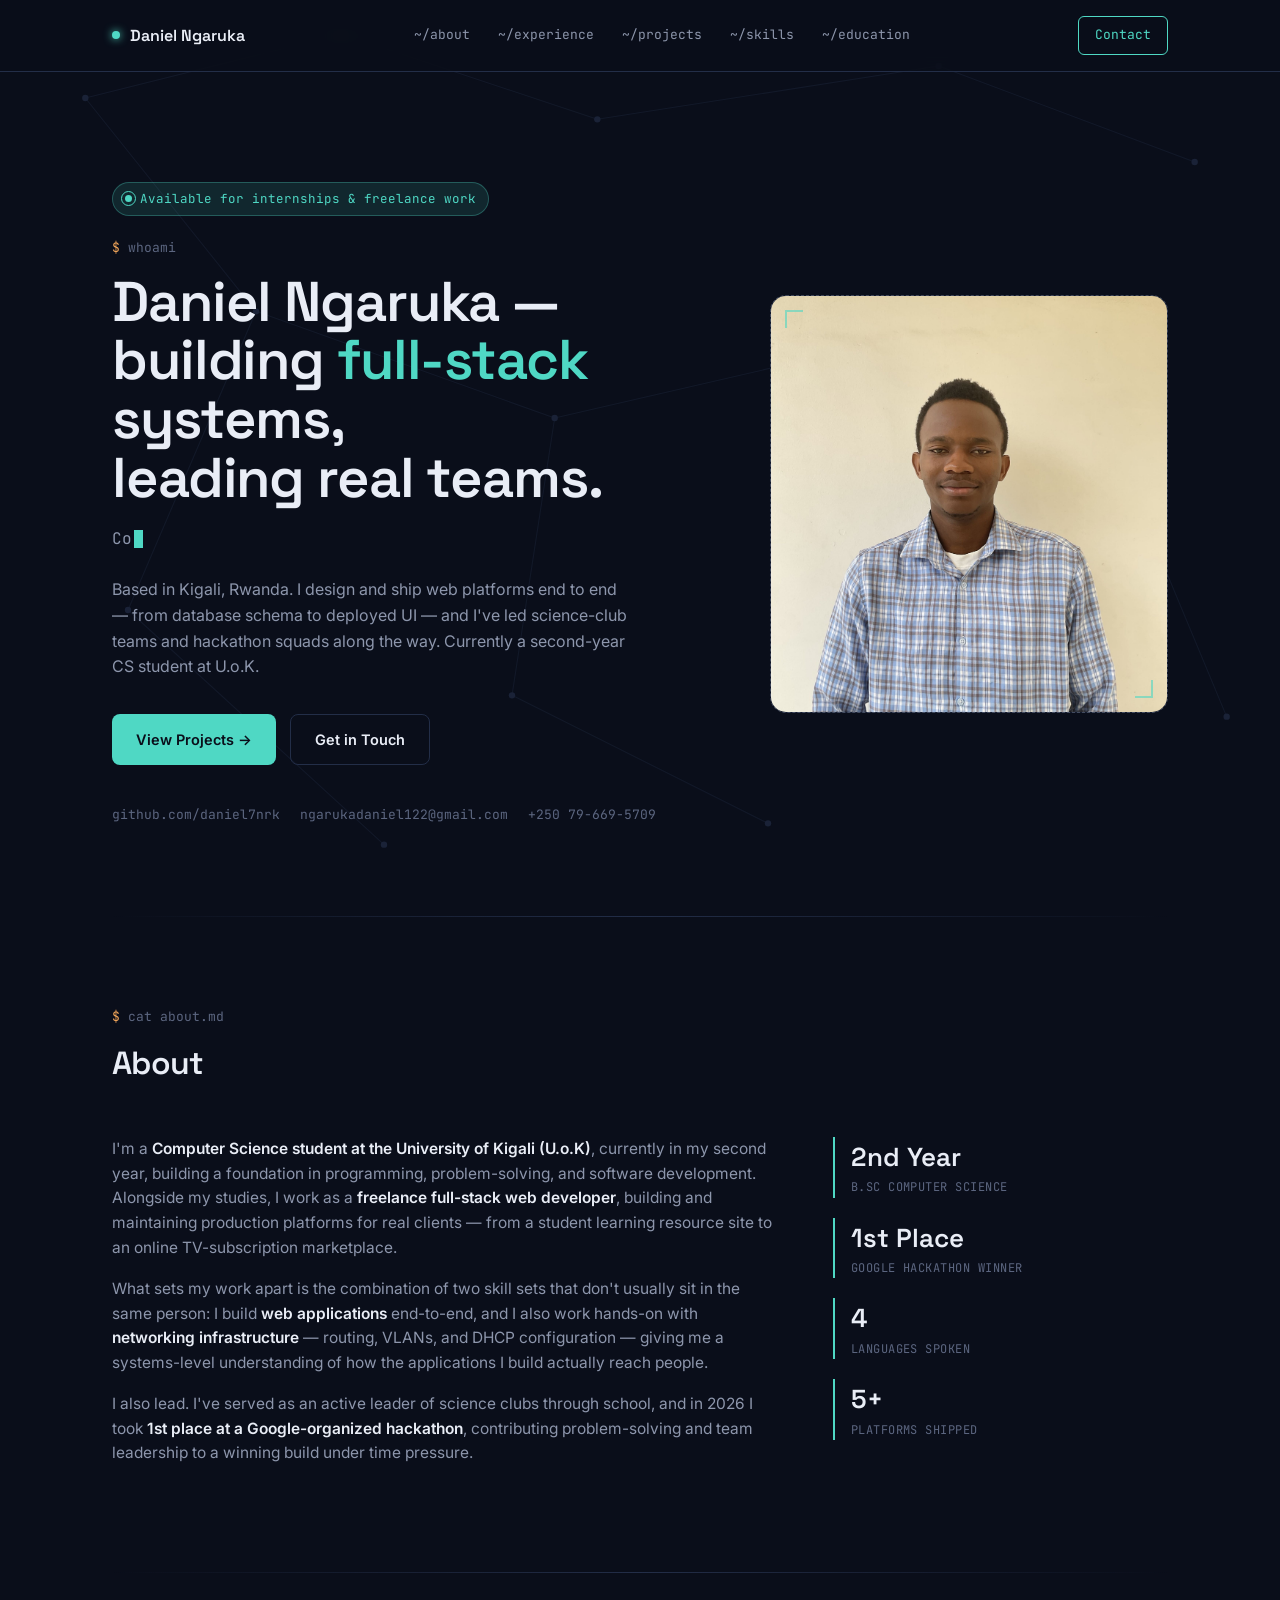
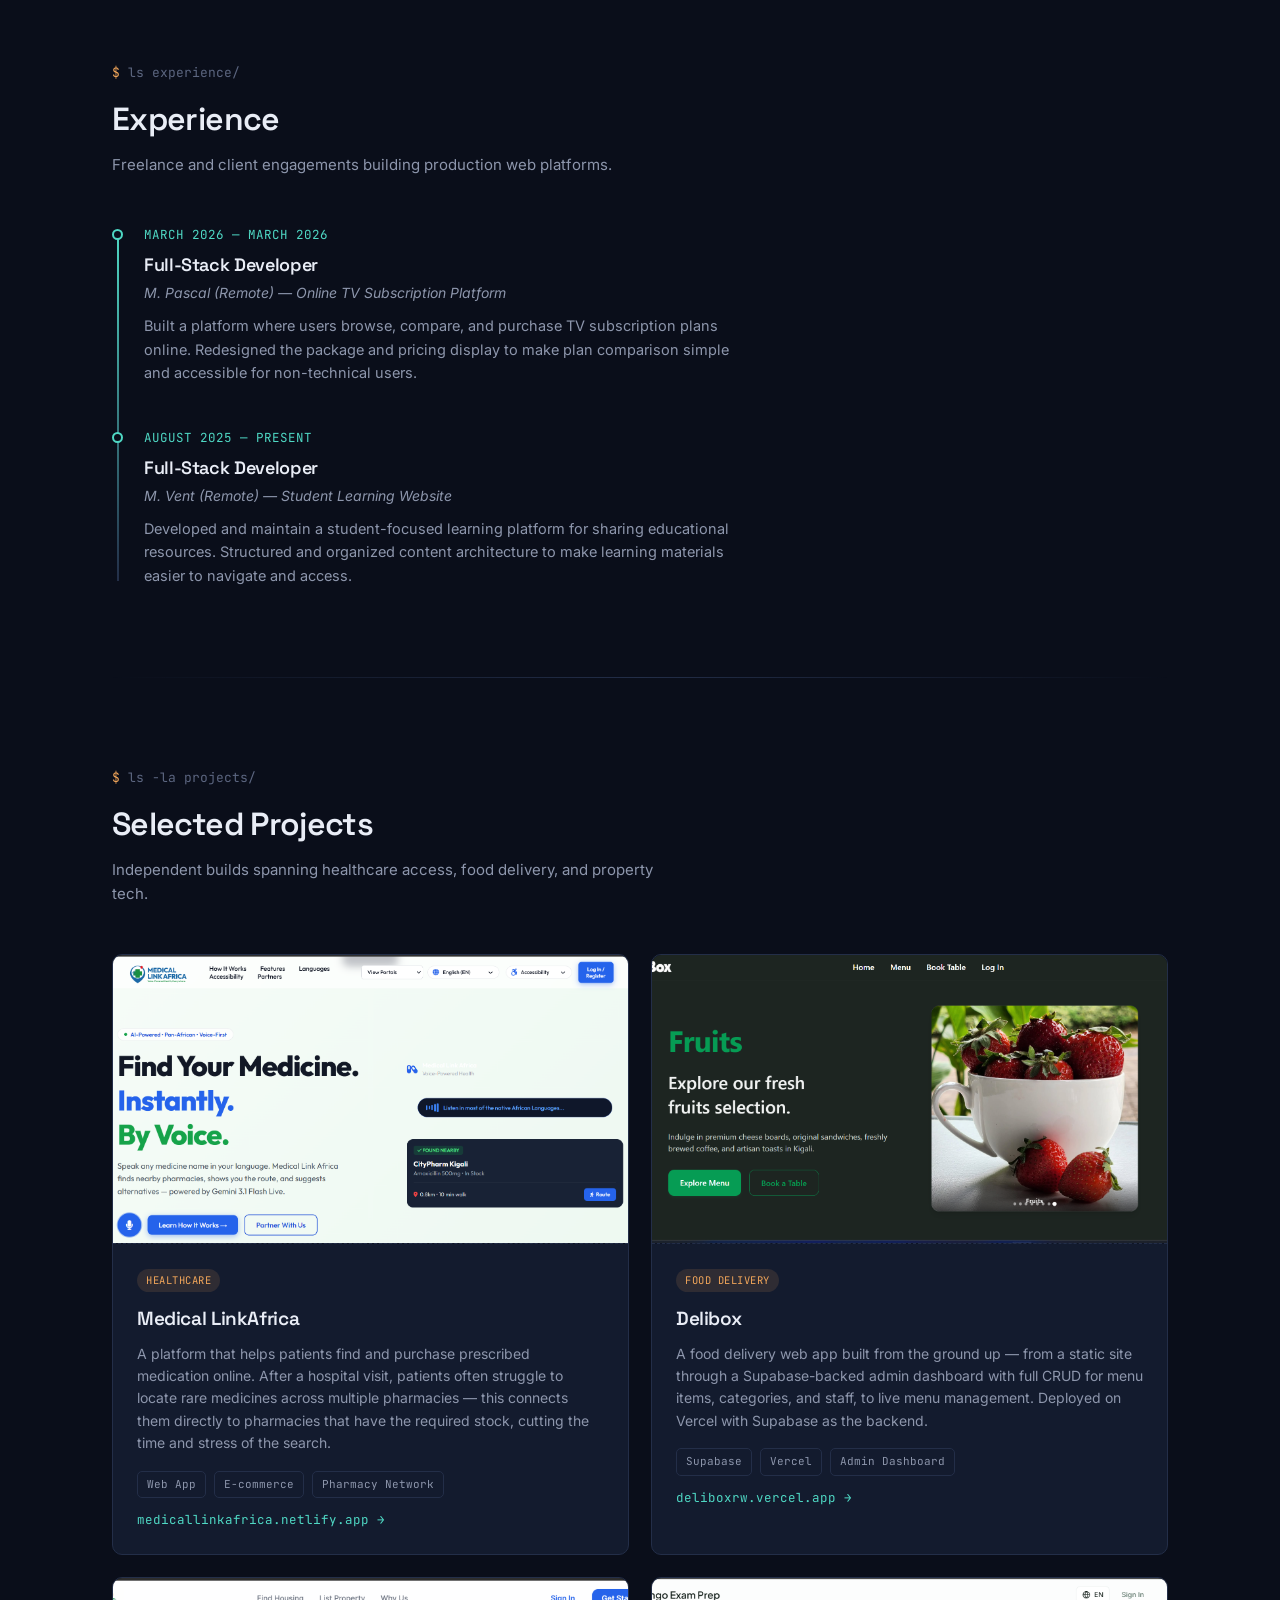
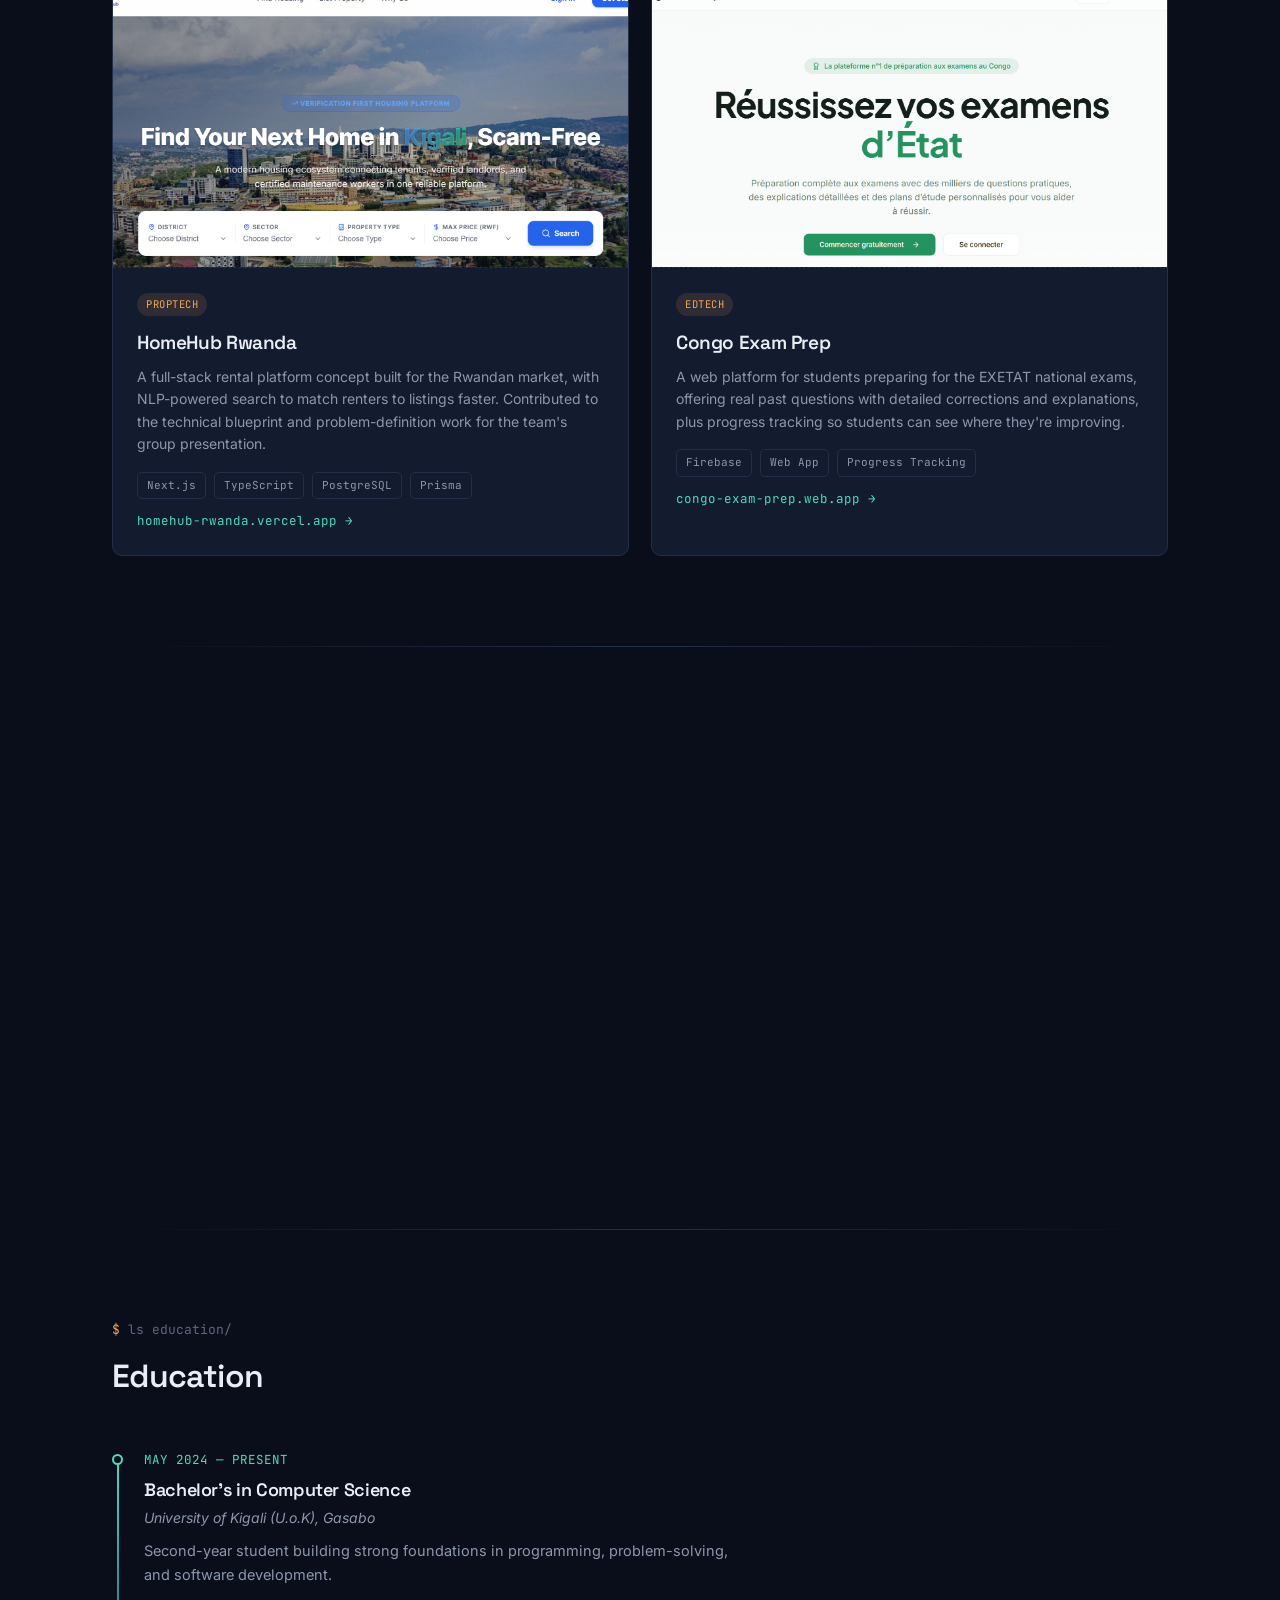
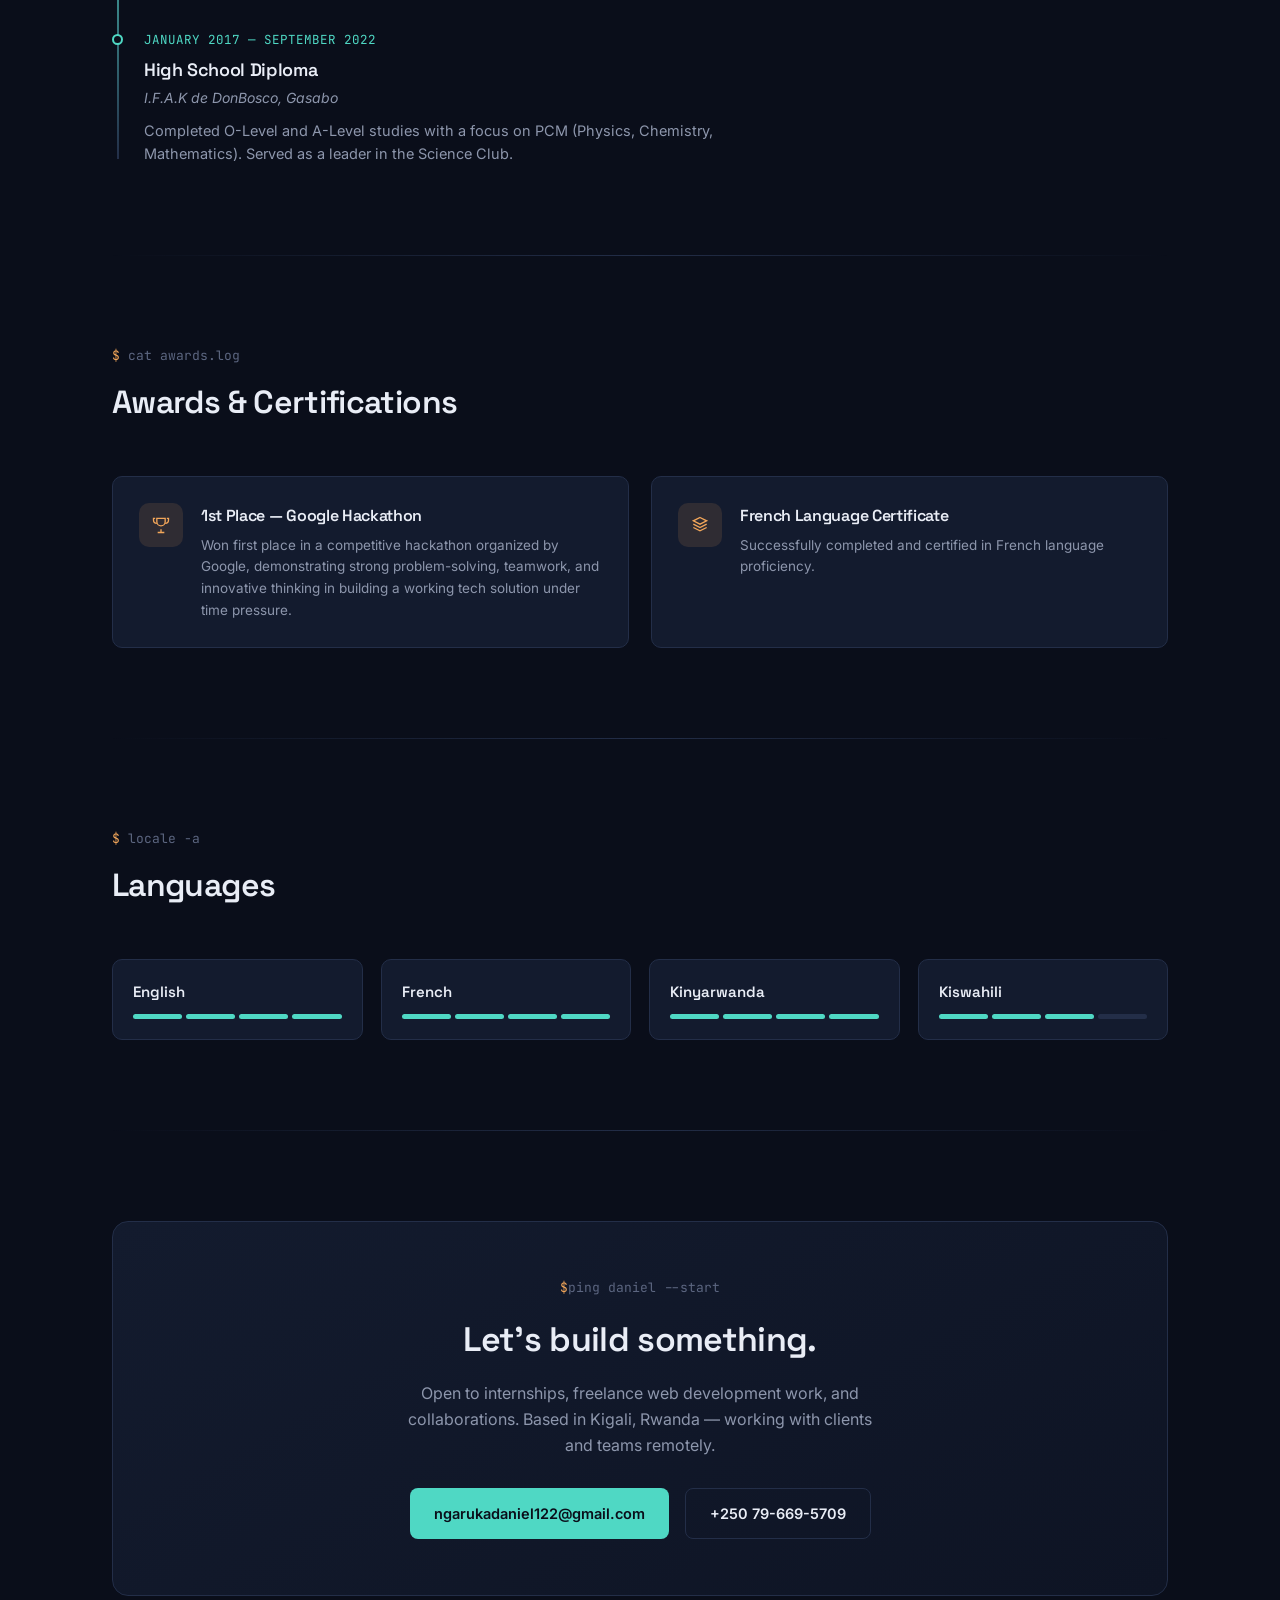
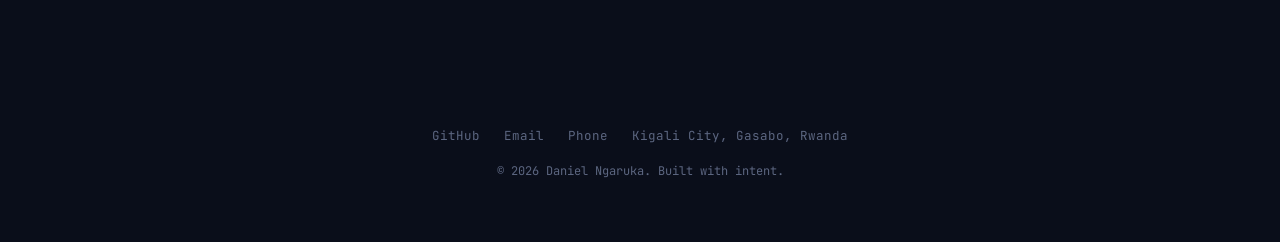
==== index.html @ 076e9698 "redesign" ====
<!DOCTYPE html>
<html lang="en">
<head>
<meta charset="UTF-8">
<meta name="viewport" content="width=device-width, initial-scale=1.0">
<title>Daniel Ngaruka — Full-Stack Web Developer</title>
<link rel="preconnect" href="https://fonts.googleapis.com">
<link rel="preconnect" href="https://fonts.gstatic.com" crossorigin>
<link href="https://fonts.googleapis.com/css2?family=Space+Grotesk:wght@400;500;600;700&family=Inter:wght@400;500;600;700&family=JetBrains+Mono:wght@400;500&display=swap" rel="stylesheet">
<link rel="stylesheet" href="css/style.css">
</head>
<body>

<div class="node-field" aria-hidden="true">
  <svg viewBox="0 0 1200 900" preserveAspectRatio="xMidYMid slice">
    <g stroke="#1B2438" stroke-width="1">
      <line x1="80" y1="120" x2="320" y2="60"/>
      <line x1="320" y1="60" x2="560" y2="140"/>
      <line x1="560" y1="140" x2="880" y2="90"/>
      <line x1="880" y1="90" x2="1120" y2="180"/>
      <line x1="80" y1="120" x2="240" y2="320"/>
      <line x1="240" y1="320" x2="520" y2="420"/>
      <line x1="520" y1="420" x2="780" y2="360"/>
      <line x1="780" y1="360" x2="1050" y2="460"/>
      <line x1="1050" y1="460" x2="1150" y2="700"/>
      <line x1="520" y1="420" x2="480" y2="680"/>
      <line x1="480" y1="680" x2="720" y2="800"/>
      <line x1="240" y1="320" x2="120" y2="600"/>
      <line x1="120" y1="600" x2="360" y2="820"/>
    </g>
    <g fill="#2A3654">
      <circle cx="80" cy="120" r="3"/>
      <circle cx="320" cy="60" r="3"/>
      <circle cx="560" cy="140" r="3"/>
      <circle cx="880" cy="90" r="3"/>
      <circle cx="1120" cy="180" r="3"/>
      <circle cx="240" cy="320" r="3"/>
      <circle cx="520" cy="420" r="3"/>
      <circle cx="780" cy="360" r="3"/>
      <circle cx="1050" cy="460" r="3"/>
      <circle cx="1150" cy="700" r="3"/>
      <circle cx="480" cy="680" r="3"/>
      <circle cx="720" cy="800" r="3"/>
      <circle cx="120" cy="600" r="3"/>
      <circle cx="360" cy="820" r="3"/>
    </g>
  </svg>
</div>

<nav>
  <div class="navbar">
    <div class="brand"><span class="dot"></span>Daniel Ngaruka</div>
    <div class="navlinks">
      <a href="#about">~/about</a>
      <a href="#experience">~/experience</a>
      <a href="#projects">~/projects</a>
      <a href="#skills">~/skills</a>
      <a href="#education">~/education</a>
    </div>
    <a href="#contact" class="nav-cta">Contact</a>
    <button class="navtoggle" aria-label="Toggle menu"><span></span><span></span><span></span></button>
  </div>
</nav>

<div class="wrap">

  <!-- HERO -->
  <section class="hero" id="top">
    <div class="hero-copy">
      <div class="status-badge"><span class="pulse-dot"></span>Available for internships &amp; freelance work</div>
      <div class="eyebrow mono">whoami</div>
      <h1>Daniel Ngaruka —<br>building <span class="accent">full-stack</span> systems,<br>leading real teams.</h1>
      <div class="role-line mono"><span id="roleText">Computer Science Student</span><span class="cursor"></span></div>
      <p class="lead">Based in Kigali, Rwanda. I design and ship web platforms end to end — from database schema to deployed UI — and I've led science-club teams and hackathon squads along the way. Currently a second-year CS student at U.o.K.</p>
      <div class="hero-actions">
        <a href="#projects" class="btn btn-primary">View Projects →</a>
        <a href="#contact" class="btn btn-ghost">Get in Touch</a>
      </div>
      <div class="quicklinks">
        <a href="https://github.com/daniel7nrk" target="_blank" rel="noopener">github.com/daniel7nrk</a>
        <a href="mailto:ngarukadaniel122@gmail.com">ngarukadaniel122@gmail.com</a>
        <a href="tel:+250796695709">+250 79-669-5709</a>
      </div>
    </div>
    <div class="hero-media">
      <div class="photo-frame">
        <span class="corner c-tl"></span><span class="corner c-br"></span>
        <img src="assets/myphoto.jpg" alt="Daniel Ngaruka" class="profile-img">
      </div>
    </div>
  </section>

  <div class="divider"></div>

  <!-- ABOUT -->
  <section id="about">
    <div class="section-head reveal">
      <div class="eyebrow mono">cat about.md</div>
      <h2>About</h2>
    </div>
    <div class="about-grid reveal">
      <div>
        <p>I'm a <strong>Computer Science student at the University of Kigali (U.o.K)</strong>, currently in my second year, building a foundation in programming, problem-solving, and software development. Alongside my studies, I work as a <strong>freelance full-stack web developer</strong>, building and maintaining production platforms for real clients — from a student learning resource site to an online TV-subscription marketplace.</p>
        <p>What sets my work apart is the combination of two skill sets that don't usually sit in the same person: I build <strong>web applications</strong> end-to-end, and I also work hands-on with <strong>networking infrastructure</strong> — routing, VLANs, and DHCP configuration — giving me a systems-level understanding of how the applications I build actually reach people.</p>
        <p>I also lead. I've served as an active leader of science clubs through school, and in 2026 I took <strong>1st place at a Google-organized hackathon</strong>, contributing problem-solving and team leadership to a winning build under time pressure.</p>
      </div>
      <div class="stat-list">
        <div class="stat"><div class="num">2nd Year</div><div class="label mono">B.Sc Computer Science</div></div>
        <div class="stat"><div class="num">1st Place</div><div class="label mono">Google Hackathon Winner</div></div>
        <div class="stat"><div class="num">4</div><div class="label mono">Languages Spoken</div></div>
        <div class="stat"><div class="num">5+</div><div class="label mono">Platforms Shipped</div></div>
      </div>
    </div>
  </section>

  <div class="divider"></div>

  <!-- EXPERIENCE -->
  <section id="experience">
    <div class="section-head reveal">
      <div class="eyebrow mono">ls experience/</div>
      <h2>Experience</h2>
      <p>Freelance and client engagements building production web platforms.</p>
    </div>
    <div class="timeline reveal">
      <div class="t-item">
        <span class="t-node"></span>
        <span class="t-date mono">MARCH 2026 — MARCH 2026</span>
        <h3>Full-Stack Developer</h3>
        <div class="t-sub">M. Pascal (Remote) — Online TV Subscription Platform</div>
        <p class="desc">Built a platform where users browse, compare, and purchase TV subscription plans online. Redesigned the package and pricing display to make plan comparison simple and accessible for non-technical users.</p>
      </div>
      <div class="t-item">
        <span class="t-node"></span>
        <span class="t-date mono">AUGUST 2025 — PRESENT</span>
        <h3>Full-Stack Developer</h3>
        <div class="t-sub">M. Vent (Remote) — Student Learning Website</div>
        <p class="desc">Developed and maintain a student-focused learning platform for sharing educational resources. Structured and organized content architecture to make learning materials easier to navigate and access.</p>
      </div>
    </div>
  </section>

  <div class="divider"></div>

  <!-- PROJECTS -->
  <section id="projects">
    <div class="section-head reveal">
      <div class="eyebrow mono">ls -la projects/</div>
      <h2>Selected Projects</h2>
      <p>Independent builds spanning healthcare access, food delivery, and property tech.</p>
    </div>
    <div class="proj-grid reveal">

      <div class="proj-card">
        <div class="proj-thumb">
          <img src="assets/medical%20link.png" alt="Medical LinkAfrica" class="proj-img">
        </div>
        <div class="proj-body">
          <span class="proj-tag">Healthcare</span>
          <h3>Medical LinkAfrica</h3>
          <p>A platform that helps patients find and purchase prescribed medication online. After a hospital visit, patients often struggle to locate rare medicines across multiple pharmacies — this connects them directly to pharmacies that have the required stock, cutting the time and stress of the search.</p>
          <div class="stack"><span>Web App</span><span>E-commerce</span><span>Pharmacy Network</span></div>
          <div class="stack" style="margin-top:12px;"><a href="https://medicallinkafrica.netlify.app/" target="_blank" rel="noopener" style="color:var(--teal); font-family:'JetBrains Mono'; font-size:12.5px;">medicallinkafrica.netlify.app →</a></div>
        </div>
      </div>

      <div class="proj-card">
        <div class="proj-thumb">
          <img src="assets/delibox.png" alt="Delibox" class="proj-img">
        </div>
        <div class="proj-body">
          <span class="proj-tag">Food Delivery</span>
          <h3>Delibox</h3>
          <p>A food delivery web app built from the ground up — from a static site through a Supabase-backed admin dashboard with full CRUD for menu items, categories, and staff, to live menu management. Deployed on Vercel with Supabase as the backend.</p>
          <div class="stack"><span>Supabase</span><span>Vercel</span><span>Admin Dashboard</span></div>
          <div class="stack" style="margin-top:12px;"><a href="https://deliboxrw.vercel.app" target="_blank" rel="noopener" style="color:var(--teal); font-family:'JetBrains Mono'; font-size:12.5px;">deliboxrw.vercel.app →</a></div>
        </div>
      </div>

      <div class="proj-card">
        <div class="proj-thumb">
          <img src="assets/homehub.png" alt="HomeHub Rwanda" class="proj-img">
        </div>
        <div class="proj-body">
          <span class="proj-tag">PropTech</span>
          <h3>HomeHub Rwanda</h3>
          <p>A full-stack rental platform concept built for the Rwandan market, with NLP-powered search to match renters to listings faster. Contributed to the technical blueprint and problem-definition work for the team's group presentation.</p>
          <div class="stack"><span>Next.js</span><span>TypeScript</span><span>PostgreSQL</span><span>Prisma</span></div>
          <div class="stack" style="margin-top:12px;"><a href="https://homehub-rwanda.vercel.app/" target="_blank" rel="noopener" style="color:var(--teal); font-family:'JetBrains Mono'; font-size:12.5px;">homehub-rwanda.vercel.app →</a></div>
        </div>
      </div>

      <div class="proj-card">
        <div class="proj-thumb">
          <img src="assets/congo%20Exam%20Prep.png" alt="Congo Exam Prep" class="proj-img">
        </div>
        <div class="proj-body">
          <span class="proj-tag">EdTech</span>
          <h3>Congo Exam Prep</h3>
          <p>A web platform for students preparing for the EXETAT national exams, offering real past questions with detailed corrections and explanations, plus progress tracking so students can see where they're improving.</p>
          <div class="stack"><span>Firebase</span><span>Web App</span><span>Progress Tracking</span></div>
          <div class="stack" style="margin-top:12px;"><a href="https://congo-exam-prep.web.app/" target="_blank" rel="noopener" style="color:var(--teal); font-family:'JetBrains Mono'; font-size:12.5px;">congo-exam-prep.web.app →</a></div>
        </div>
      </div>

    </div>
  </section>

  <div class="divider"></div>

  <!-- SKILLS -->
  <section id="skills">
    <div class="section-head reveal">
      <div class="eyebrow mono">cat skills.json</div>
      <h2>Skills</h2>
    </div>
    <div class="skill-groups reveal">
      <div class="skill-group">
        <h4>Frontend</h4>
        <div class="pill-row">
          <span class="pill"><span class="ind"></span>HTML5</span>
          <span class="pill"><span class="ind"></span>Tailwind CSS</span>
          <span class="pill"><span class="ind"></span>JavaScript (ES6+)</span>
          <span class="pill"><span class="ind"></span>Next.js</span>
          <span class="pill"><span class="ind"></span>TypeScript</span>
          <span class="pill"><span class="ind"></span>Figma</span>
        </div>
      </div>
      <div class="skill-group">
        <h4>Backend &amp; Infrastructure</h4>
        <div class="pill-row">
          <span class="pill"><span class="ind"></span>Supabase</span>
          <span class="pill"><span class="ind"></span>PostgreSQL</span>
          <span class="pill"><span class="ind"></span>Prisma</span>
          <span class="pill"><span class="ind"></span>Vercel</span>
          <span class="pill"><span class="ind"></span>Git &amp; GitHub</span>
        </div>
      </div>
      <div class="skill-group">
        <h4>Networking (Cisco Packet Tracer)</h4>
        <div class="pill-row">
          <span class="pill"><span class="ind"></span>Inter-VLAN Routing</span>
          <span class="pill"><span class="ind"></span>DHCP Relay</span>
          <span class="pill"><span class="ind"></span>RIPv2</span>
          <span class="pill"><span class="ind"></span>AAA / RADIUS</span>
        </div>
      </div>
      <div class="skill-group">
        <h4>Leadership &amp; Collaboration</h4>
        <div class="pill-row">
          <span class="pill amber"><span class="ind"></span>Team Leadership</span>
          <span class="pill amber"><span class="ind"></span>Communication</span>
          <span class="pill amber"><span class="ind"></span>Problem-Solving</span>
          <span class="pill amber"><span class="ind"></span>Project Ownership</span>
        </div>
      </div>
    </div>
  </section>

  <div class="divider"></div>

  <!-- EDUCATION -->
  <section id="education">
    <div class="section-head reveal">
      <div class="eyebrow mono">ls education/</div>
      <h2>Education</h2>
    </div>
    <div class="timeline reveal">
      <div class="t-item">
        <span class="t-node"></span>
        <span class="t-date mono">MAY 2024 — PRESENT</span>
        <h3>Bachelor's in Computer Science</h3>
        <div class="t-sub">University of Kigali (U.o.K), Gasabo</div>
        <p class="desc">Second-year student building strong foundations in programming, problem-solving, and software development.</p>
      </div>
      <div class="t-item">
        <span class="t-node"></span>
        <span class="t-date mono">JANUARY 2017 — SEPTEMBER 2022</span>
        <h3>High School Diploma</h3>
        <div class="t-sub">I.F.A.K de DonBosco, Gasabo</div>
        <p class="desc">Completed O-Level and A-Level studies with a focus on PCM (Physics, Chemistry, Mathematics). Served as a leader in the Science Club.</p>
      </div>
    </div>
  </section>

  <div class="divider"></div>

  <!-- AWARDS -->
  <section id="awards">
    <div class="section-head reveal">
      <div class="eyebrow mono">cat awards.log</div>
      <h2>Awards &amp; Certifications</h2>
    </div>
    <div class="award-grid reveal">
      <div class="award-card">
        <div class="award-icon">
          <svg width="20" height="20" viewBox="0 0 24 24" fill="none" stroke="currentColor" stroke-width="1.6"><path d="M8 21h8M12 17v4M7 4h10v4a5 5 0 01-10 0V4z"/><path d="M5 4H3v2a4 4 0 004 4M19 4h2v2a4 4 0 01-4 4"/></svg>
        </div>
        <div>
          <h4>1st Place — Google Hackathon</h4>
          <p>Won first place in a competitive hackathon organized by Google, demonstrating strong problem-solving, teamwork, and innovative thinking in building a working tech solution under time pressure.</p>
        </div>
      </div>
      <div class="award-card">
        <div class="award-icon">
          <svg width="20" height="20" viewBox="0 0 24 24" fill="none" stroke="currentColor" stroke-width="1.6"><path d="M12 3l8 4-8 4-8-4 8-4zM4 11l8 4 8-4M4 15l8 4 8-4"/></svg>
        </div>
        <div>
          <h4>French Language Certificate</h4>
          <p>Successfully completed and certified in French language proficiency.</p>
        </div>
      </div>
    </div>
  </section>

  <div class="divider"></div>

  <!-- LANGUAGES -->
  <section id="languages">
    <div class="section-head reveal">
      <div class="eyebrow mono">locale -a</div>
      <h2>Languages</h2>
    </div>
    <div class="lang-row reveal">
      <div class="lang-card"><div class="name">English</div><div class="lang-bar"><span class="seg on"></span><span class="seg on"></span><span class="seg on"></span><span class="seg on"></span></div></div>
      <div class="lang-card"><div class="name">French</div><div class="lang-bar"><span class="seg on"></span><span class="seg on"></span><span class="seg on"></span><span class="seg on"></span></div></div>
      <div class="lang-card"><div class="name">Kinyarwanda</div><div class="lang-bar"><span class="seg on"></span><span class="seg on"></span><span class="seg on"></span><span class="seg on"></span></div></div>
      <div class="lang-card"><div class="name">Kiswahili</div><div class="lang-bar"><span class="seg on"></span><span class="seg on"></span><span class="seg on"></span><span class="seg"></span></div></div>
    </div>
  </section>

  <div class="divider"></div>

  <!-- CONTACT -->
  <section id="contact">
    <div class="contact-box reveal">
      <div class="eyebrow mono" style="justify-content:center; display:flex;">ping daniel --start</div>
      <h2>Let's build something.</h2>
      <p>Open to internships, freelance web development work, and collaborations. Based in Kigali, Rwanda — working with clients and teams remotely.</p>
      <div class="contact-actions">
        <a href="mailto:ngarukadaniel122@gmail.com" class="btn btn-primary">ngarukadaniel122@gmail.com</a>
        <a href="tel:+250796695709" class="btn btn-ghost">+250 79-669-5709</a>
      </div>
    </div>
  </section>

</div>

<footer>
  <div class="foot-links">
    <a href="https://github.com/daniel7nrk" target="_blank" rel="noopener">GitHub</a>
    <a href="mailto:ngarukadaniel122@gmail.com">Email</a>
    <a href="tel:+250796695709">Phone</a>
    <span>Kigali City, Gasabo, Rwanda</span>
  </div>
  <div class="copy mono">© 2026 Daniel Ngaruka. Built with intent.</div>
</footer>

<script src="js/main.js" defer></script>
</body>
</html>
---- css/style.css ----
:root{
  --bg: #0A0E1A;
  --bg-elevated: #0E1424;
  --surface: #131B2E;
  --surface-2: #171F35;
  --border: #232E48;
  --text: #E9EDF6;
  --text-muted: #8D96AC;
  --text-dim: #5C6680;
  --teal: #4FD8C4;
  --teal-dim: rgba(79,216,196,0.12);
  --amber: #F2A65A;
  --amber-dim: rgba(242,166,90,0.12);
  --radius: 10px;
  --maxw: 1120px;
}
*{box-sizing:border-box; margin:0; padding:0;}
html{scroll-behavior:smooth;}
body{
  background:var(--bg);
  color:var(--text);
  font-family:'Inter', sans-serif;
  font-size:16px;
  line-height:1.6;
  -webkit-font-smoothing:antialiased;
  overflow-x:hidden;
}
h1,h2,h3,h4{font-family:'Space Grotesk', sans-serif; font-weight:600; letter-spacing:-0.02em;}
.mono{font-family:'JetBrains Mono', monospace;}
a{color:inherit; text-decoration:none;}
::selection{background:var(--teal-dim); color:var(--teal);}
:focus-visible{outline:2px solid var(--teal); outline-offset:3px;}

/* background node field */
.node-field{
  position:fixed; inset:0; z-index:0; pointer-events:none; opacity:0.5;
}
.node-field svg{width:100%; height:100%;}

.wrap{max-width:var(--maxw); margin:0 auto; padding:0 32px; position:relative; z-index:2;}

/* NAV */
nav{
  position:sticky; top:0; z-index:50;
  backdrop-filter:blur(14px);
  background:rgba(10,14,26,0.72);
  border-bottom:1px solid var(--border);
}
.navbar{
  max-width:var(--maxw); margin:0 auto; padding:16px 32px;
  display:flex; align-items:center; justify-content:space-between;
}
.brand{display:flex; align-items:center; gap:10px; font-family:'Space Grotesk'; font-weight:600; font-size:16px;}
.brand .dot{width:8px; height:8px; border-radius:50%; background:var(--teal); box-shadow:0 0 8px var(--teal);}
.navlinks{display:flex; gap:28px; font-family:'JetBrains Mono'; font-size:13px; color:var(--text-muted);}
.navlinks a{transition:color .2s;}
.navlinks a:hover{color:var(--teal);}
.nav-cta{
  font-family:'JetBrains Mono'; font-size:13px; padding:8px 16px;
  border:1px solid var(--teal); border-radius:6px; color:var(--teal);
  transition:all .2s;
}
.nav-cta:hover{background:var(--teal-dim);}
.navtoggle{display:none; flex-direction:column; gap:4px; cursor:pointer; background:none; border:none;}
.navtoggle span{width:22px; height:2px; background:var(--text);}

/* HERO */
.hero{
  padding:110px 0 90px;
  display:grid; grid-template-columns:1.2fr 0.8fr; gap:60px; align-items:center;
}
.status-badge{
  display:inline-flex; align-items:center; gap:8px;
  font-family:'JetBrains Mono'; font-size:12.5px; color:var(--teal);
  background:var(--teal-dim); border:1px solid rgba(79,216,196,0.3);
  padding:6px 12px; border-radius:20px; margin-bottom:22px;
}
.pulse-dot{width:7px; height:7px; border-radius:50%; background:var(--teal); position:relative;}
.pulse-dot::after{
  content:''; position:absolute; inset:-4px; border-radius:50%;
  border:1px solid var(--teal); animation:pulse 2s infinite;
}
@keyframes pulse{ 0%{transform:scale(0.6); opacity:1;} 100%{transform:scale(2); opacity:0;} }

.eyebrow{font-family:'JetBrains Mono'; font-size:13px; color:var(--text-dim); margin-bottom:14px;}
.eyebrow::before{content:'$ '; color:var(--amber);}

.hero h1{font-size:56px; line-height:1.05; margin-bottom:18px;}
.hero h1 .accent{color:var(--teal);}
.role-line{
  font-family:'JetBrains Mono'; font-size:16px; color:var(--text-muted);
  min-height:24px; margin-bottom:26px; display:flex; align-items:center;
}
.role-line .cursor{display:inline-block; width:9px; height:18px; background:var(--teal); margin-left:2px; animation:blink 1s steps(1) infinite;}
@keyframes blink{50%{opacity:0;}}

.hero p.lead{color:var(--text-muted); max-width:520px; margin-bottom:34px; font-size:16px;}

.hero-actions{display:flex; gap:14px; flex-wrap:wrap; margin-bottom:40px;}
.btn{
  font-family:'Inter'; font-weight:600; font-size:14.5px;
  padding:13px 24px; border-radius:8px; display:inline-flex; align-items:center; gap:8px;
  transition:all .2s ease; cursor:pointer;
}
.btn-primary{background:var(--teal); color:#0A0E1A;}
.btn-primary:hover{transform:translateY(-2px); box-shadow:0 8px 24px rgba(79,216,196,0.25);}
.btn-ghost{border:1px solid var(--border); color:var(--text);}
.btn-ghost:hover{border-color:var(--teal); color:var(--teal);}

.quicklinks{display:flex; gap:20px; font-family:'JetBrains Mono'; font-size:13px; color:var(--text-dim);}
.quicklinks a{display:flex; align-items:center; gap:6px; transition:color .2s;}
.quicklinks a:hover{color:var(--text);}

/* photo frame */
.photo-frame{
  position:relative; width:100%; aspect-ratio:1/1.05; border-radius:16px;
  border:1.5px dashed rgba(141,150,172,0.4);
  background:linear-gradient(160deg, var(--surface), var(--bg-elevated));
  display:flex; flex-direction:column; align-items:center; justify-content:center;
  gap:14px; overflow:hidden;
}
.photo-frame::before{
  content:''; position:absolute; inset:0;
  background-image:radial-gradient(circle at 1px 1px, rgba(255,255,255,0.06) 1px, transparent 0);
  background-size:18px 18px;
}
.photo-frame .icon{
  width:64px; height:64px; border-radius:50%; border:1.5px solid var(--text-dim);
  display:flex; align-items:center; justify-content:center; color:var(--text-dim);
  position:relative; z-index:1;
}
.photo-frame .cap{font-family:'JetBrains Mono'; font-size:12px; color:var(--text-dim); position:relative; z-index:1; text-align:center; padding:0 30px;}
.photo-frame .corner{position:absolute; width:18px; height:18px; border:2px solid var(--teal); opacity:0.6; z-index:2;}
.photo-frame .c-tl{top:14px; left:14px; border-right:none; border-bottom:none;}
.photo-frame .c-br{bottom:14px; right:14px; border-left:none; border-top:none;}
.photo-frame img.profile-img{width:100%; height:100%; object-fit:cover; position:relative; z-index:1;}

/* SECTION shared */
section{padding:90px 0; position:relative;}
.section-head{margin-bottom:48px;}
.section-head h2{font-size:32px; margin-bottom:8px;}
.section-head .eyebrow{margin-bottom:10px;}
.section-head p{color:var(--text-muted); max-width:560px; font-size:15px;}

.divider{height:1px; background:linear-gradient(90deg, transparent, var(--border), transparent);}

/* ABOUT */
.about-grid{display:grid; grid-template-columns:2fr 1fr; gap:50px;}
.about-grid p{color:var(--text-muted); margin-bottom:16px; font-size:15.5px;}
.about-grid p strong{color:var(--text); font-weight:600;}
.stat-list{display:flex; flex-direction:column; gap:20px;}
.stat{border-left:2px solid var(--teal); padding-left:16px;}
.stat .num{font-family:'Space Grotesk'; font-size:26px; font-weight:600;}
.stat .label{font-family:'JetBrains Mono'; font-size:12px; color:var(--text-dim); text-transform:uppercase; letter-spacing:0.04em;}

/* TIMELINE (experience & education) */
.timeline{position:relative; padding-left:32px;}
.timeline::before{
  content:''; position:absolute; left:5px; top:6px; bottom:6px; width:1.5px;
  background:linear-gradient(var(--teal), var(--border));
}
.t-item{position:relative; padding-bottom:44px;}
.t-item:last-child{padding-bottom:0;}
.t-node{
  position:absolute; left:-32px; top:4px; width:11px; height:11px; border-radius:50%;
  background:var(--bg); border:2px solid var(--teal);
}
.t-date{font-family:'JetBrains Mono'; font-size:12.5px; color:var(--teal); margin-bottom:6px; display:block;}
.t-item h3{font-size:18px; margin-bottom:2px;}
.t-item .t-sub{color:var(--text-muted); font-size:14px; margin-bottom:10px; font-style:italic;}
.t-item p.desc{color:var(--text-muted); font-size:14.5px; max-width:600px;}

/* PROJECTS */
.proj-grid{display:grid; grid-template-columns:repeat(2, 1fr); gap:22px;}
.proj-card{
  background:var(--surface); border:1px solid var(--border); border-radius:var(--radius);
  padding:0; overflow:hidden; display:flex; flex-direction:column;
  transition:transform .25s ease, border-color .25s ease;
}
.proj-card:hover{transform:translateY(-4px); border-color:rgba(79,216,196,0.4);}
.proj-thumb{
  aspect-ratio:16/9; border-bottom:1px dashed var(--border);
  background:repeating-linear-gradient(135deg, var(--bg-elevated), var(--bg-elevated) 10px, var(--surface-2) 10px, var(--surface-2) 20px);
  display:flex; align-items:center; justify-content:center;
  font-family:'JetBrains Mono'; font-size:11.5px; color:var(--text-dim); letter-spacing:0.03em;
  overflow:hidden;
}
.proj-thumb img.proj-img{
  width:100%; height:100%; object-fit:cover; transition:transform .3s ease;
}
.proj-card:hover .proj-img{
  transform:scale(1.05);
}
.proj-body{padding:22px 24px 24px;}
.proj-tag{
  display:inline-block; font-family:'JetBrains Mono'; font-size:10.5px; color:var(--amber);
  background:var(--amber-dim); padding:3px 9px; border-radius:20px; margin-bottom:12px;
  text-transform:uppercase; letter-spacing:0.05em;
}
.proj-card h3{font-size:19px; margin-bottom:8px;}
.proj-card p{color:var(--text-muted); font-size:14px; margin-bottom:16px;}
.stack{display:flex; flex-wrap:wrap; gap:8px;}
.stack span{
  font-family:'JetBrains Mono'; font-size:11px; color:var(--text-muted);
  border:1px solid var(--border); padding:4px 9px; border-radius:5px;
}

/* SKILLS */
.skill-groups{display:grid; grid-template-columns:repeat(2, 1fr); gap:36px 50px;}
.skill-group h4{font-family:'JetBrains Mono'; font-size:12.5px; color:var(--text-dim); text-transform:uppercase; letter-spacing:0.06em; margin-bottom:16px;}
.pill-row{display:flex; flex-wrap:wrap; gap:10px;}
.pill{
  font-family:'JetBrains Mono'; font-size:12.5px; color:var(--text);
  border:1px solid var(--border); background:var(--surface);
  padding:7px 13px; border-radius:6px; display:flex; align-items:center; gap:7px;
}
.pill .ind{width:6px; height:6px; border-radius:50%; background:var(--teal);}
.pill.amber .ind{background:var(--amber);}

/* AWARDS */
.award-grid{display:grid; grid-template-columns:repeat(2,1fr); gap:22px;}
.award-card{
  background:var(--surface); border:1px solid var(--border); border-radius:var(--radius);
  padding:26px; display:flex; gap:18px; align-items:flex-start;
}
.award-icon{
  width:44px; height:44px; border-radius:10px; background:var(--amber-dim);
  display:flex; align-items:center; justify-content:center; flex-shrink:0; color:var(--amber);
}
.award-card h4{font-size:16px; margin-bottom:6px;}
.award-card p{font-size:13.5px; color:var(--text-muted);}

/* LANGUAGES */
.lang-row{display:grid; grid-template-columns:repeat(4,1fr); gap:18px;}
.lang-card{background:var(--surface); border:1px solid var(--border); border-radius:var(--radius); padding:20px;}
.lang-card .name{font-family:'Space Grotesk'; font-weight:600; font-size:15px; margin-bottom:10px;}
.lang-bar{display:flex; gap:4px;}
.lang-bar .seg{height:5px; flex:1; border-radius:3px; background:var(--border);}
.lang-bar .seg.on{background:var(--teal);}

/* CONTACT / FOOTER */
.contact-box{
  background:linear-gradient(150deg, var(--surface), var(--bg-elevated));
  border:1px solid var(--border); border-radius:16px; padding:56px;
  text-align:center; position:relative; overflow:hidden;
}
.contact-box h2{font-size:34px; margin-bottom:14px;}
.contact-box p{color:var(--text-muted); max-width:480px; margin:0 auto 30px;}
.contact-actions{display:flex; gap:16px; justify-content:center; flex-wrap:wrap;}

footer{padding:40px 0 60px; text-align:center;}
footer .foot-links{display:flex; gap:24px; justify-content:center; font-family:'JetBrains Mono'; font-size:12.5px; color:var(--text-dim); margin-bottom:16px; flex-wrap:wrap;}
footer .foot-links a:hover{color:var(--teal);}
footer .copy{font-size:12px; color:var(--text-dim);}

/* reveal on scroll */
.reveal{opacity:0; transform:translateY(18px); transition:opacity .6s ease, transform .6s ease;}
.reveal.in{opacity:1; transform:translateY(0);}

@media (prefers-reduced-motion: reduce){
  *{animation:none !important; transition:none !important;}
}

/* RESPONSIVE */
@media (max-width:860px){
  .hero{grid-template-columns:1fr; padding-top:90px;}
  .hero-media{order:-1; max-width:280px; margin:0 auto 20px;}
  .about-grid{grid-template-columns:1fr;}
  .proj-grid{grid-template-columns:1fr;}
  .skill-groups{grid-template-columns:1fr;}
  .award-grid{grid-template-columns:1fr;}
  .lang-row{grid-template-columns:repeat(2,1fr);}
  .navlinks{display:none;}
  .navtoggle{display:flex;}
  .hero h1{font-size:38px;}
  .contact-box{padding:36px 24px;}
}
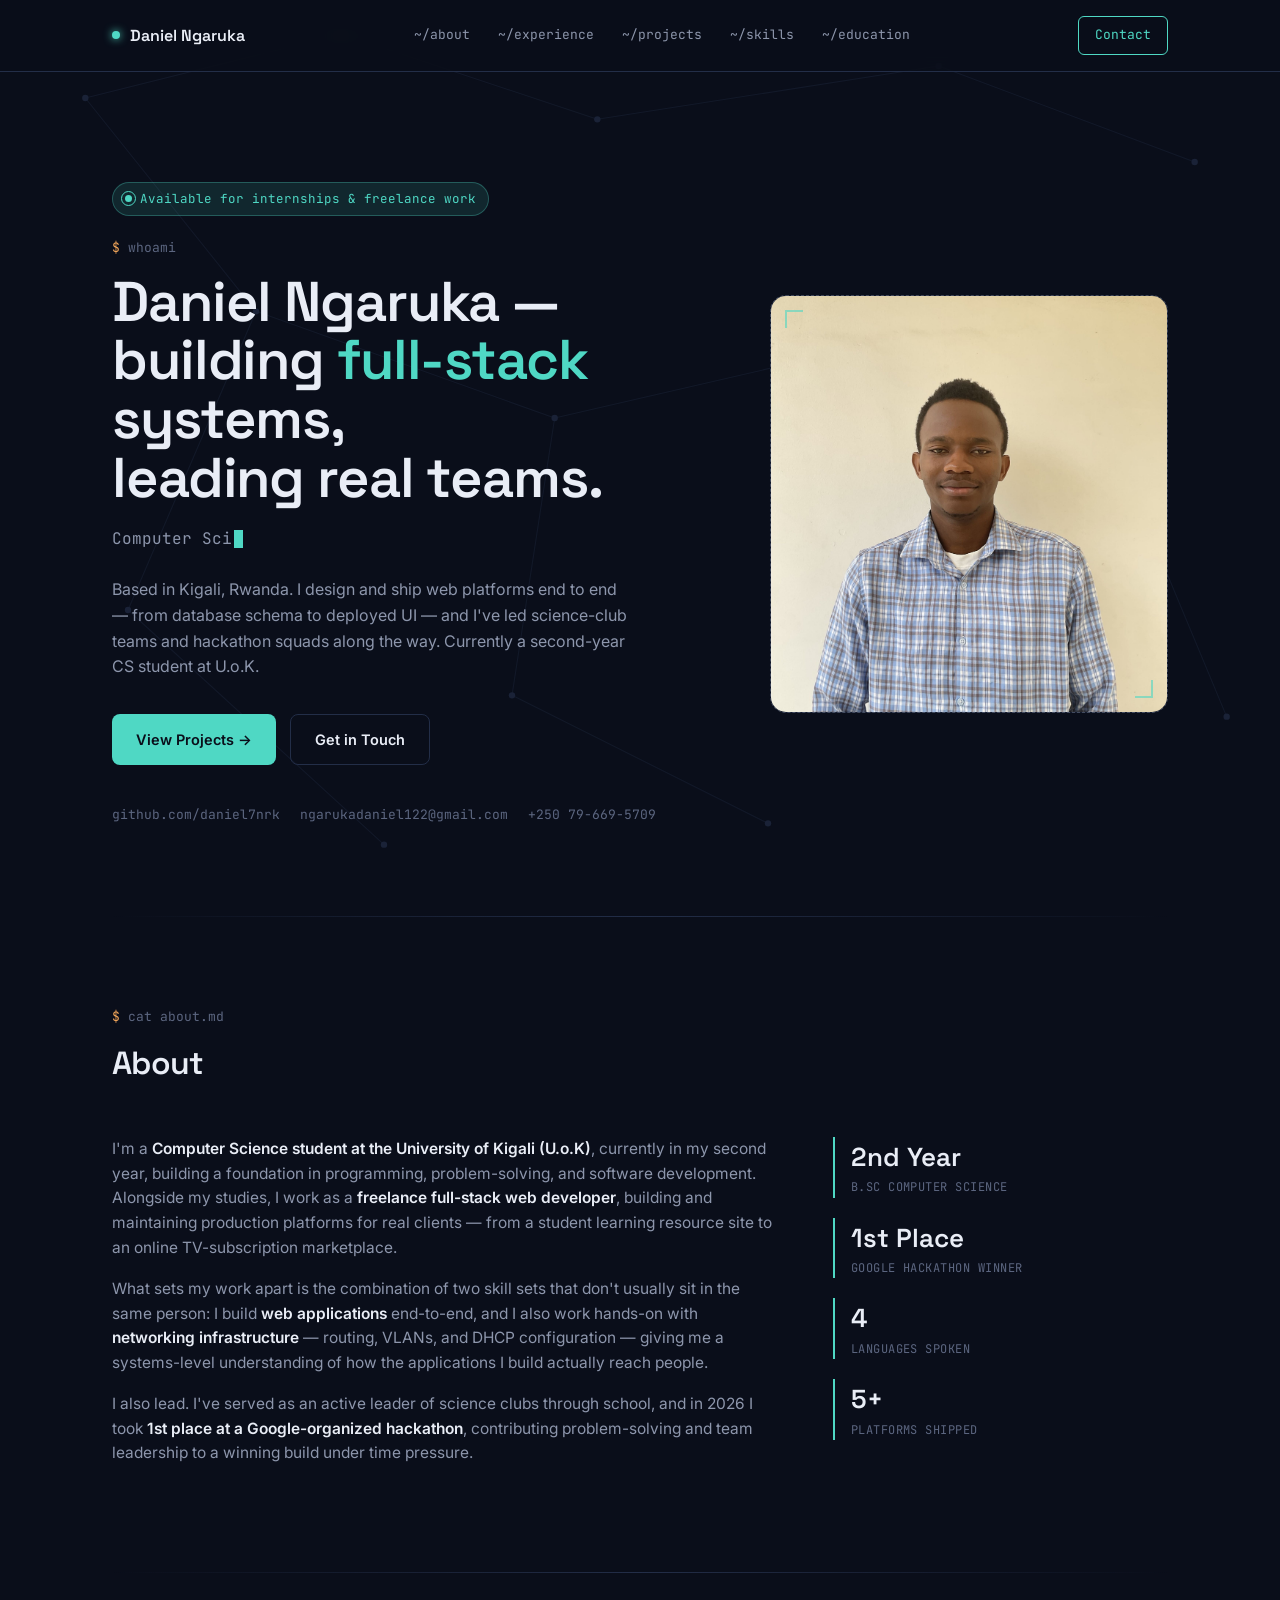
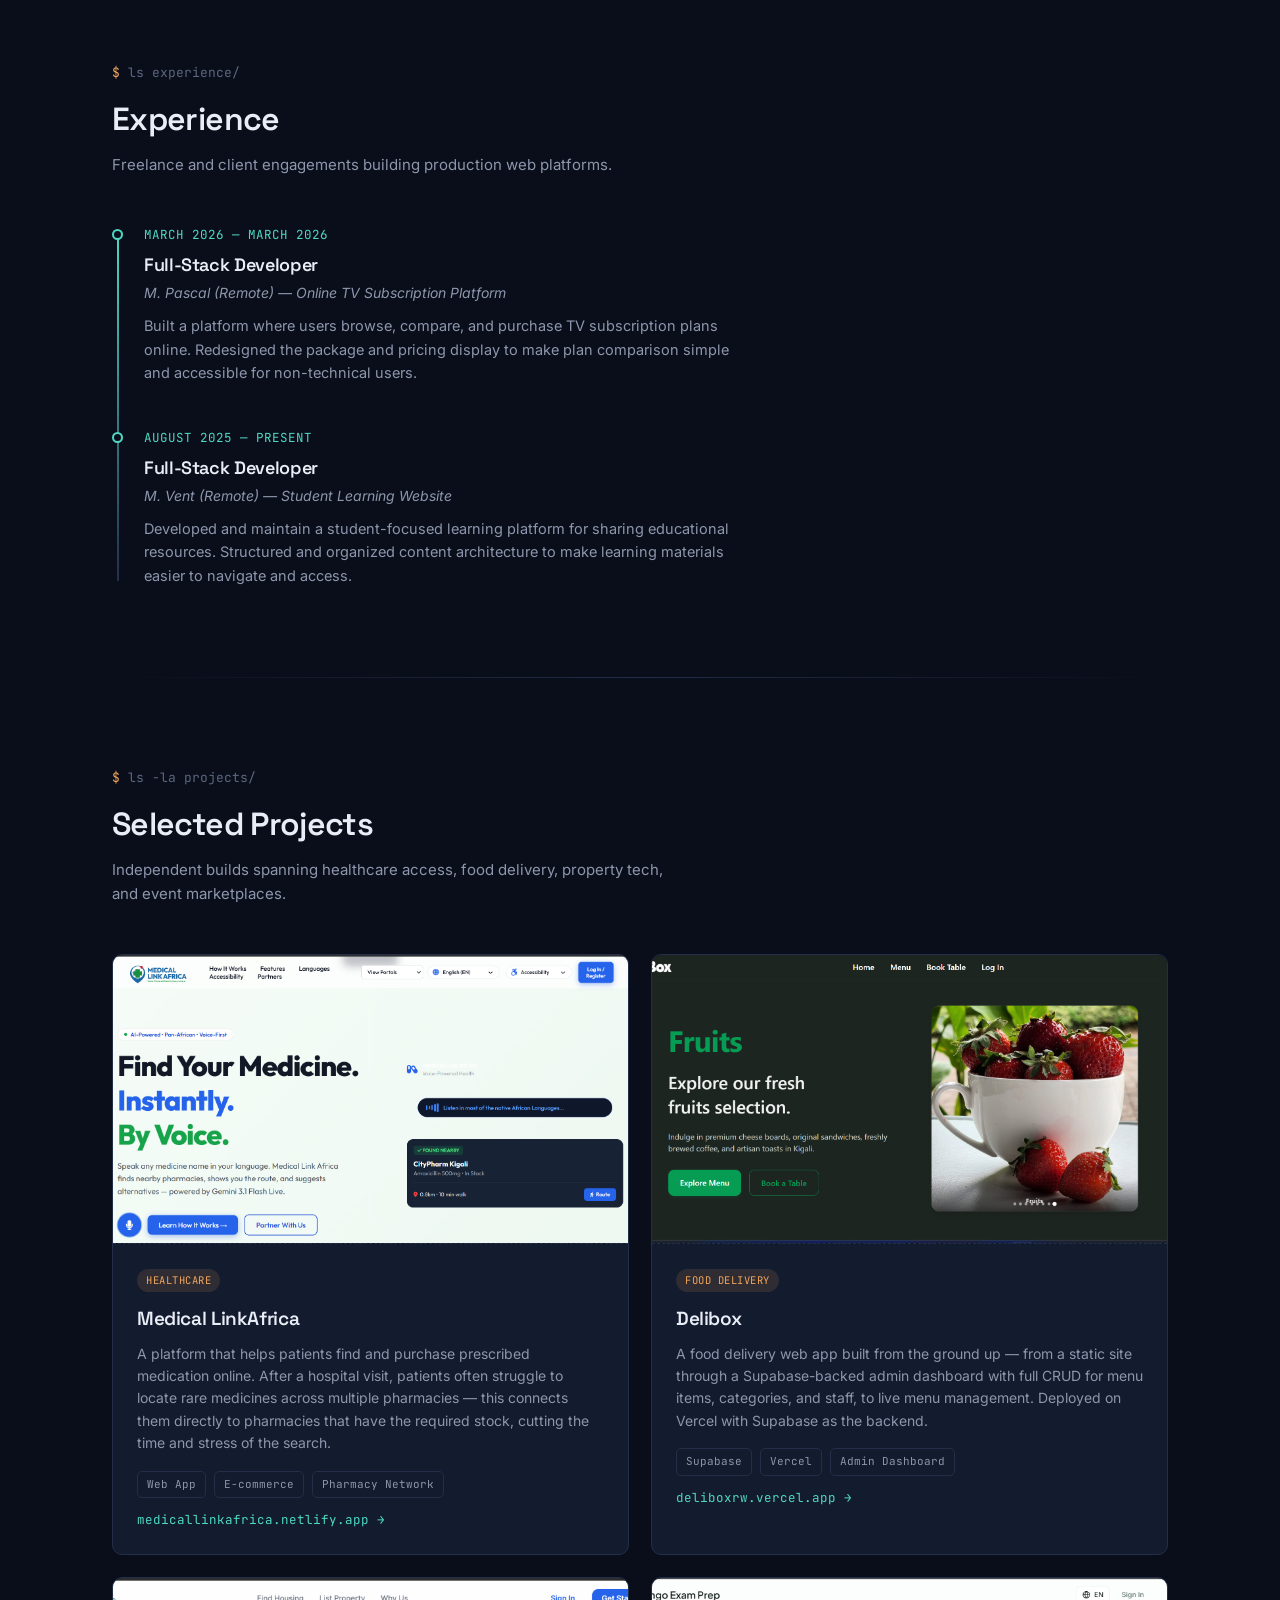
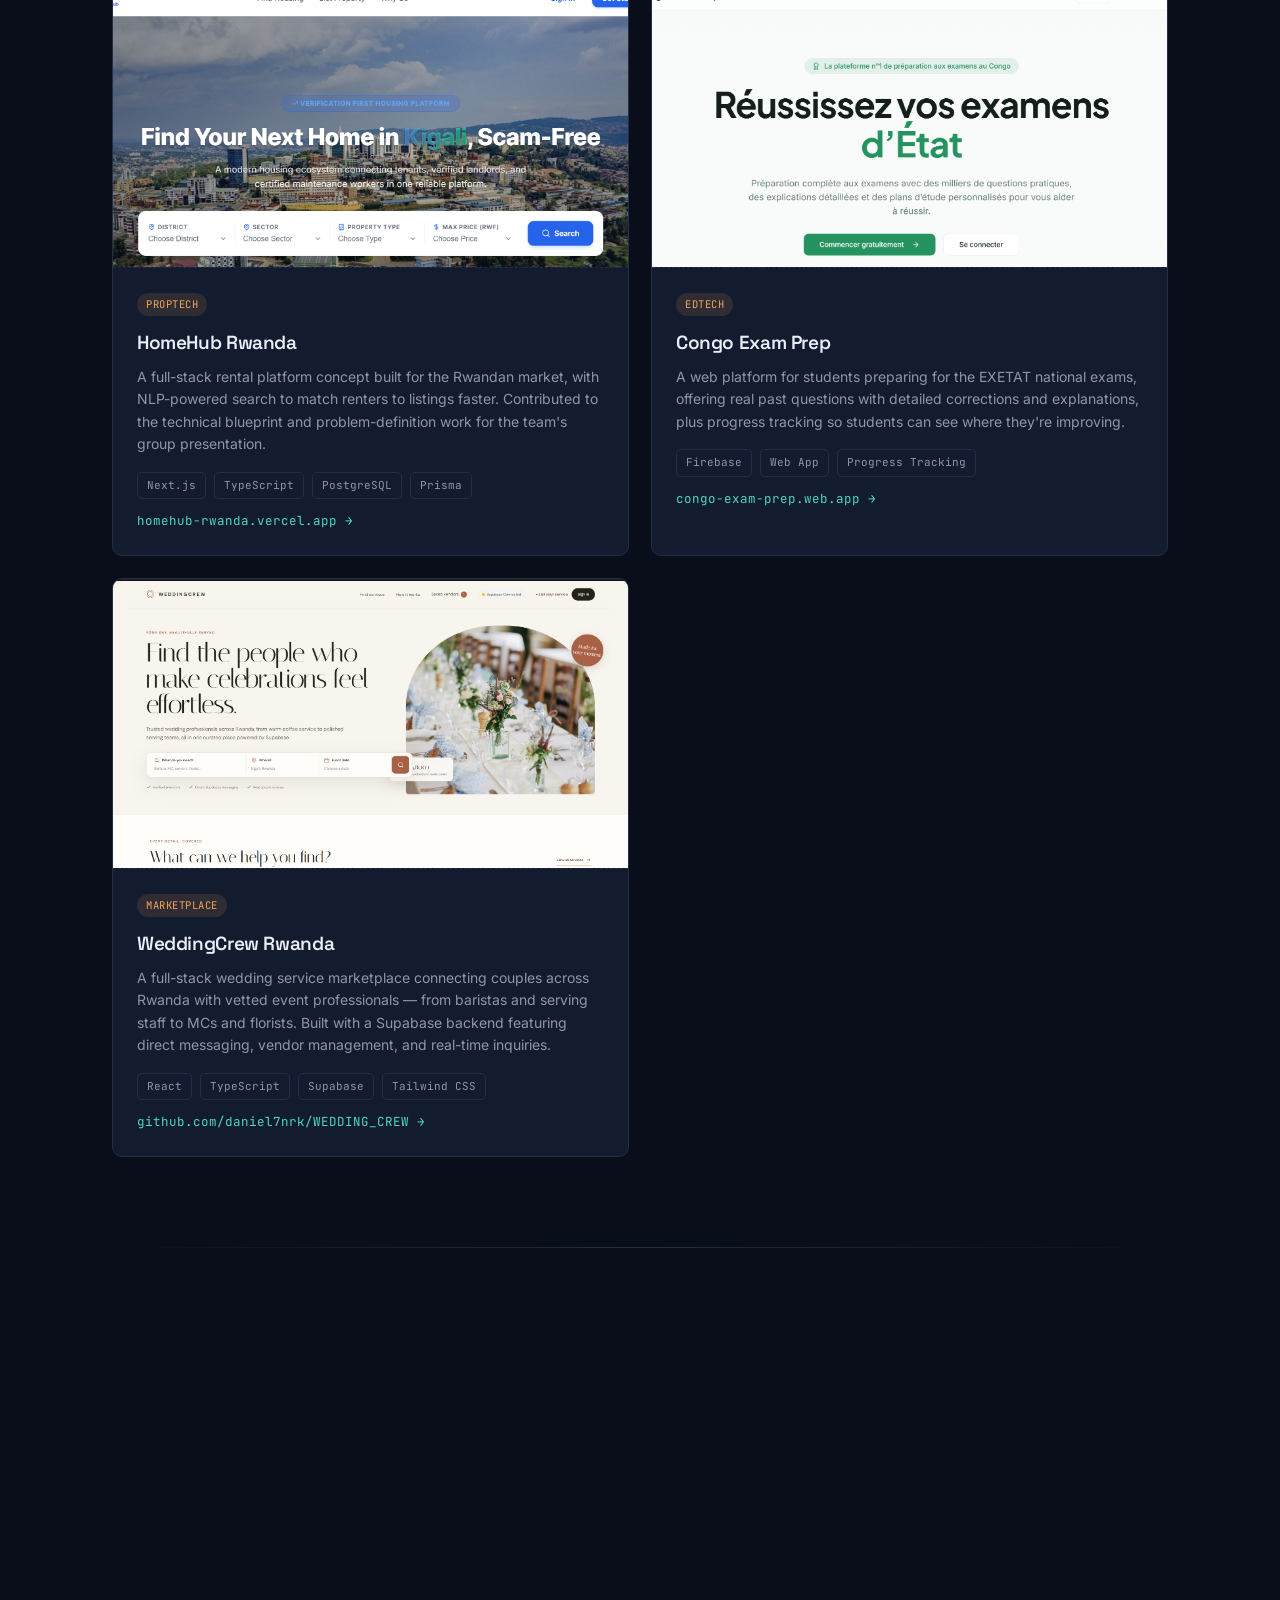
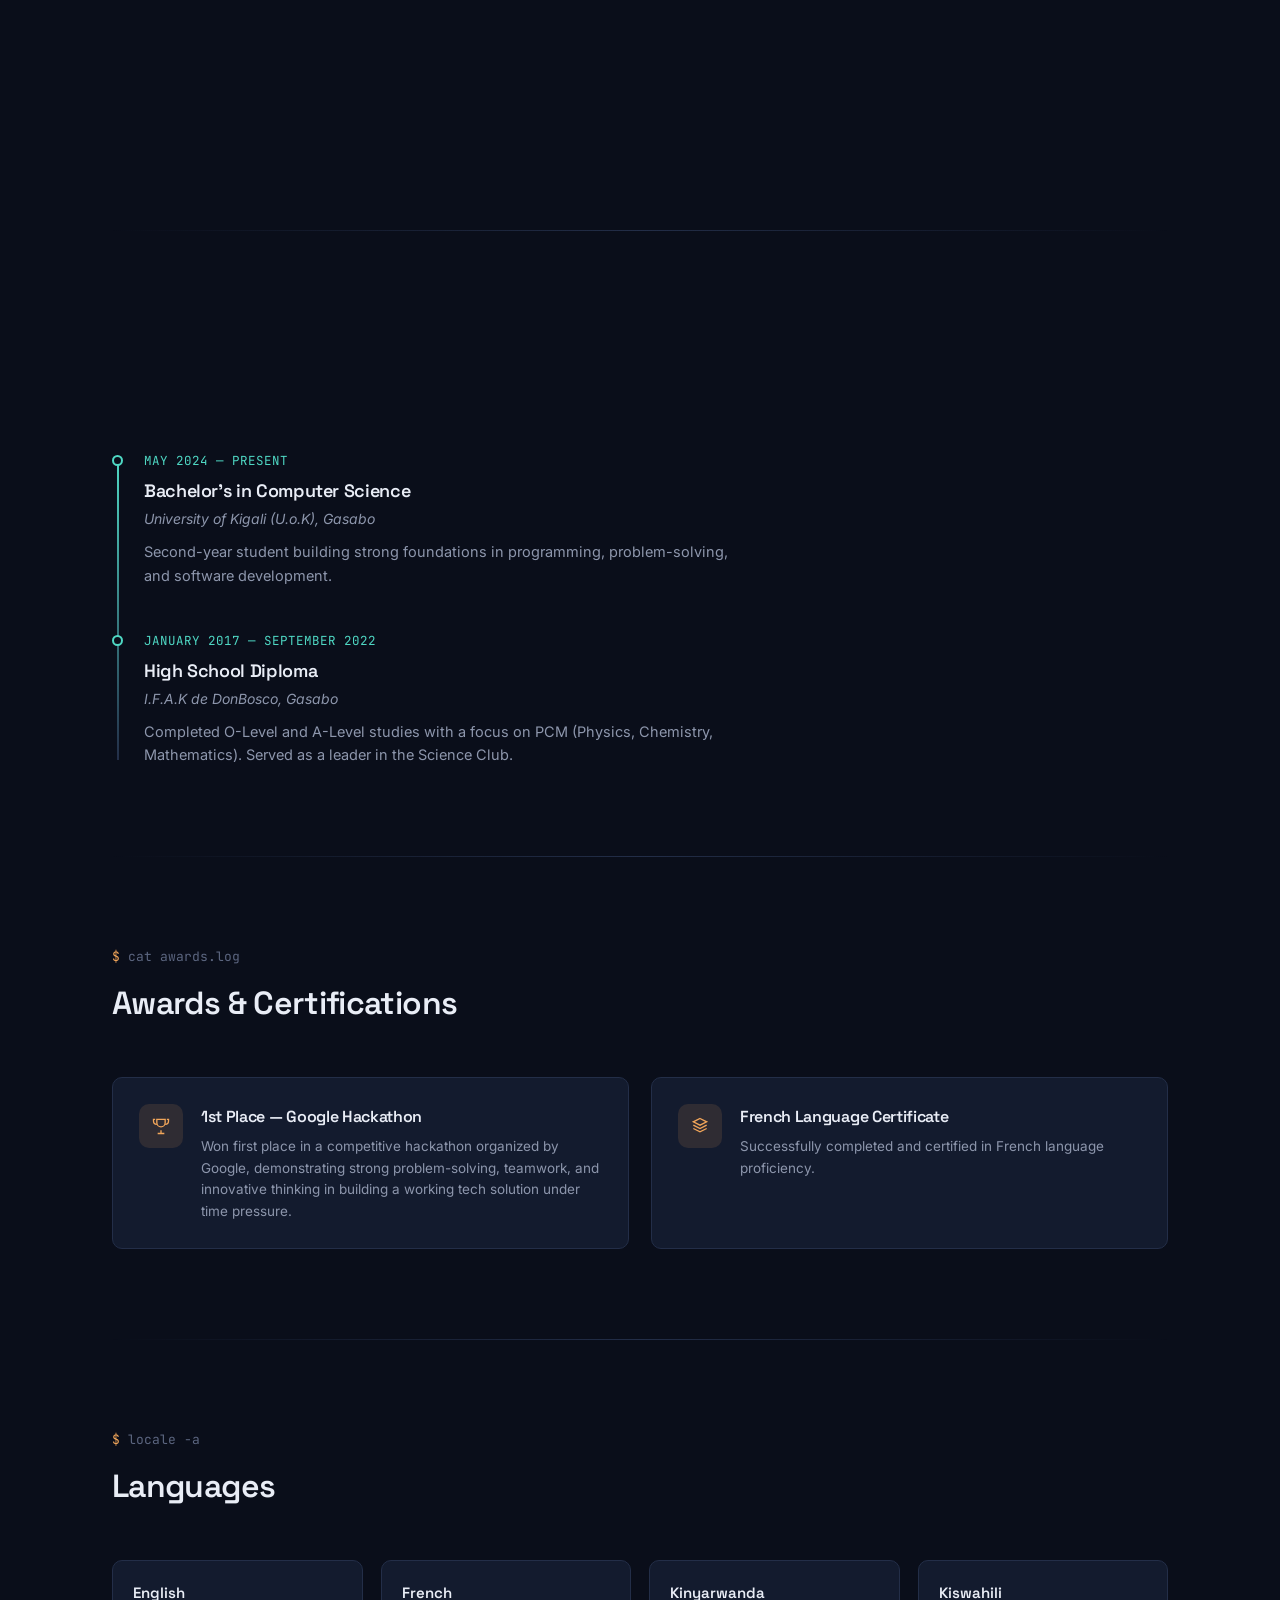
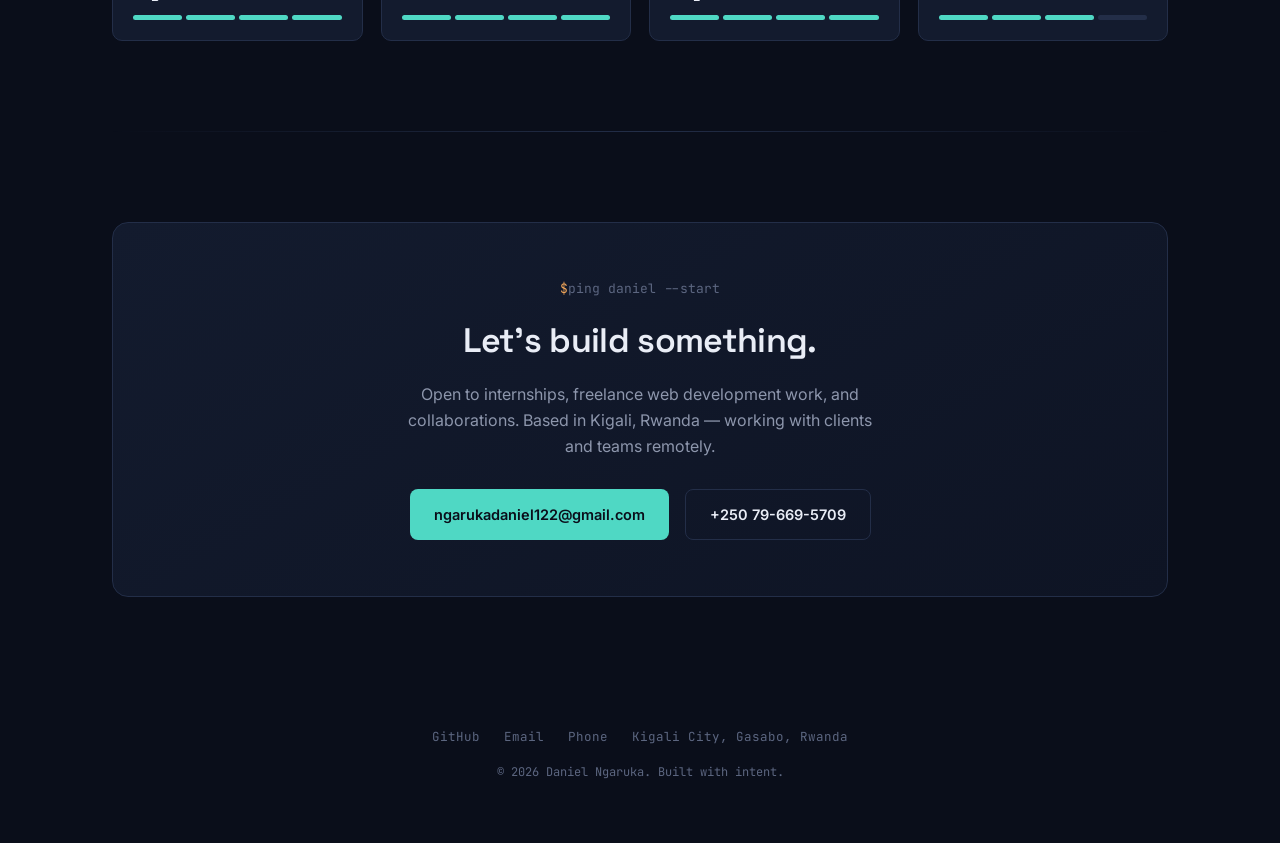
==== commit 245b75d7: "Add WeddingCrew Rwanda to projects section" ====
--- a/index.html
+++ b/index.html
@@ -147,7 +147,7 @@
     <div class="section-head reveal">
       <div class="eyebrow mono">ls -la projects/</div>
       <h2>Selected Projects</h2>
-      <p>Independent builds spanning healthcare access, food delivery, and property tech.</p>
+      <p>Independent builds spanning healthcare access, food delivery, property tech, and event marketplaces.</p>
     </div>
     <div class="proj-grid reveal">
 
@@ -200,6 +200,19 @@
           <p>A web platform for students preparing for the EXETAT national exams, offering real past questions with detailed corrections and explanations, plus progress tracking so students can see where they're improving.</p>
           <div class="stack"><span>Firebase</span><span>Web App</span><span>Progress Tracking</span></div>
           <div class="stack" style="margin-top:12px;"><a href="https://congo-exam-prep.web.app/" target="_blank" rel="noopener" style="color:var(--teal); font-family:'JetBrains Mono'; font-size:12.5px;">congo-exam-prep.web.app →</a></div>
+        </div>
+      </div>
+
+      <div class="proj-card">
+        <div class="proj-thumb">
+          <img src="assets/weddingcrew.png" alt="WeddingCrew Rwanda" class="proj-img">
+        </div>
+        <div class="proj-body">
+          <span class="proj-tag">Marketplace</span>
+          <h3>WeddingCrew Rwanda</h3>
+          <p>A full-stack wedding service marketplace connecting couples across Rwanda with vetted event professionals — from baristas and serving staff to MCs and florists. Built with a Supabase backend featuring direct messaging, vendor management, and real-time inquiries.</p>
+          <div class="stack"><span>React</span><span>TypeScript</span><span>Supabase</span><span>Tailwind CSS</span></div>
+          <div class="stack" style="margin-top:12px;"><a href="https://github.com/daniel7nrk/WEDDING_CREW" target="_blank" rel="noopener" style="color:var(--teal); font-family:'JetBrains Mono'; font-size:12.5px;">github.com/daniel7nrk/WEDDING_CREW →</a></div>
         </div>
       </div>
 
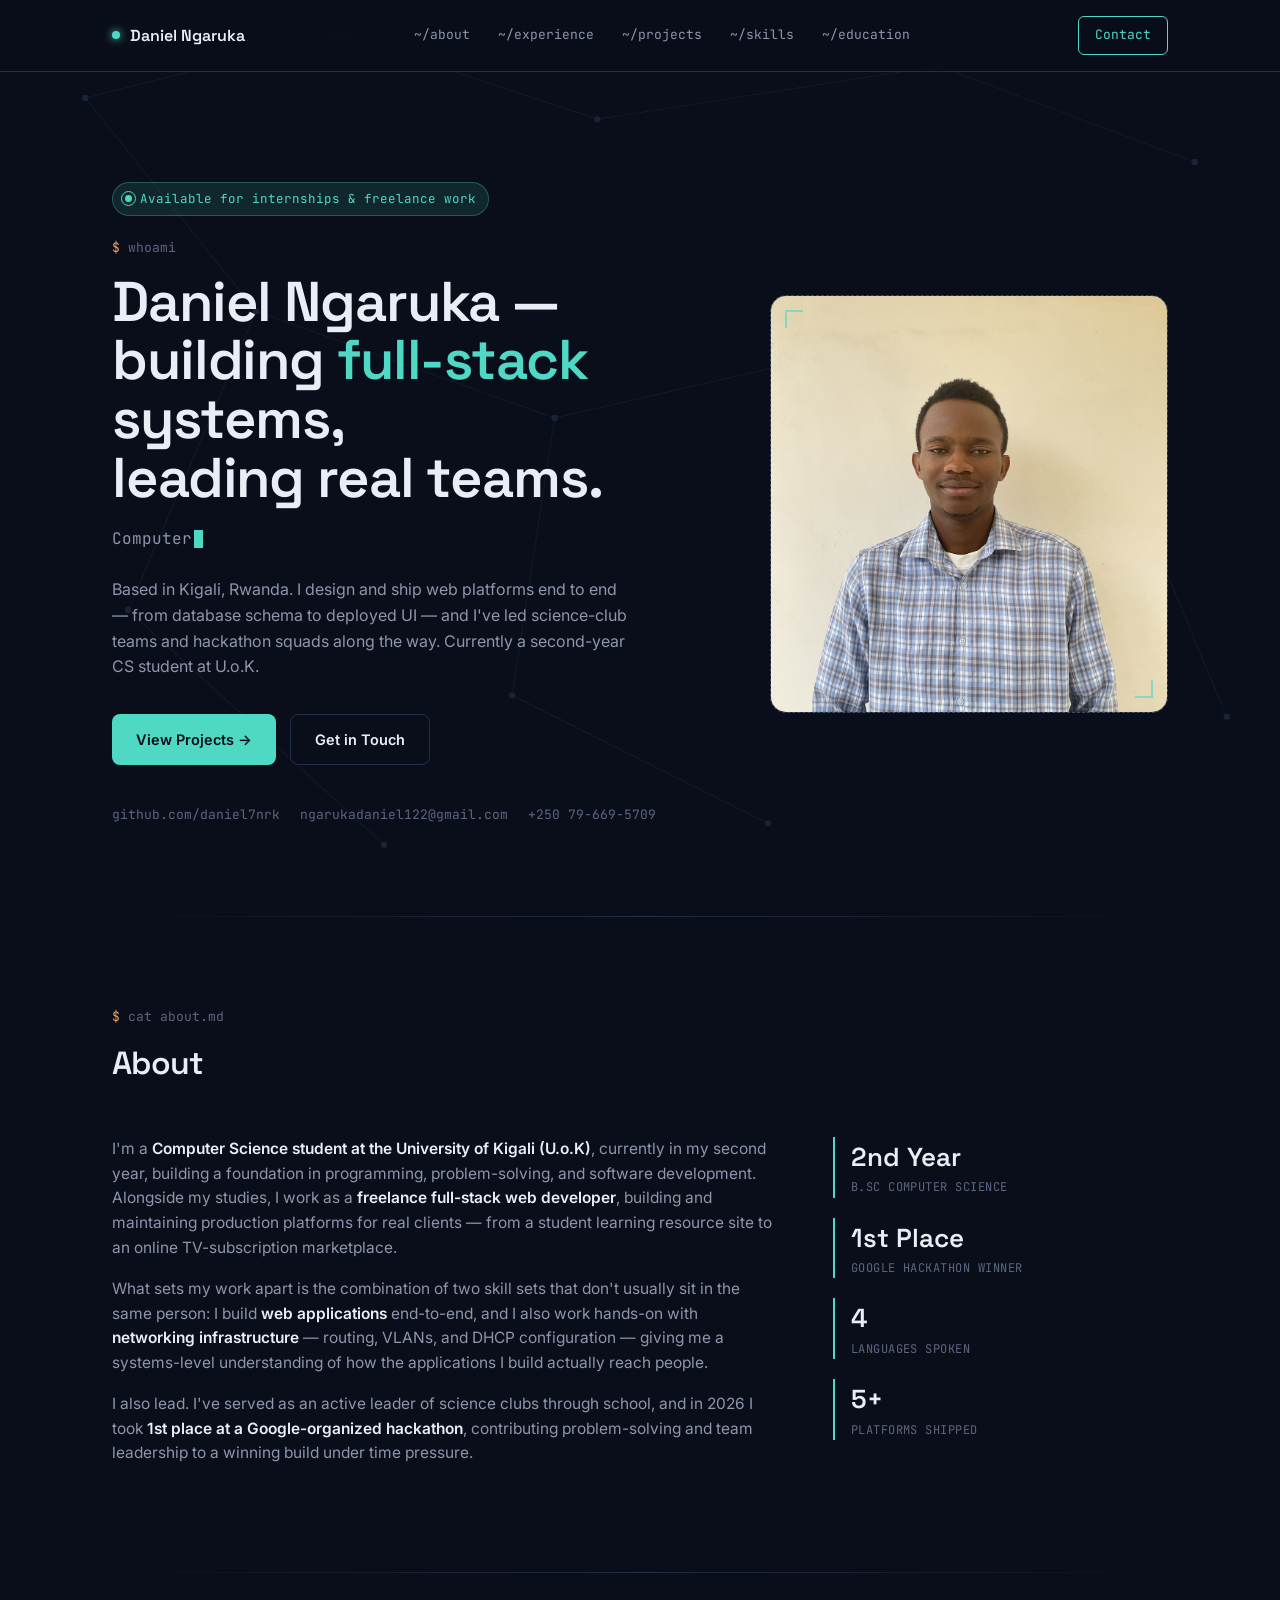
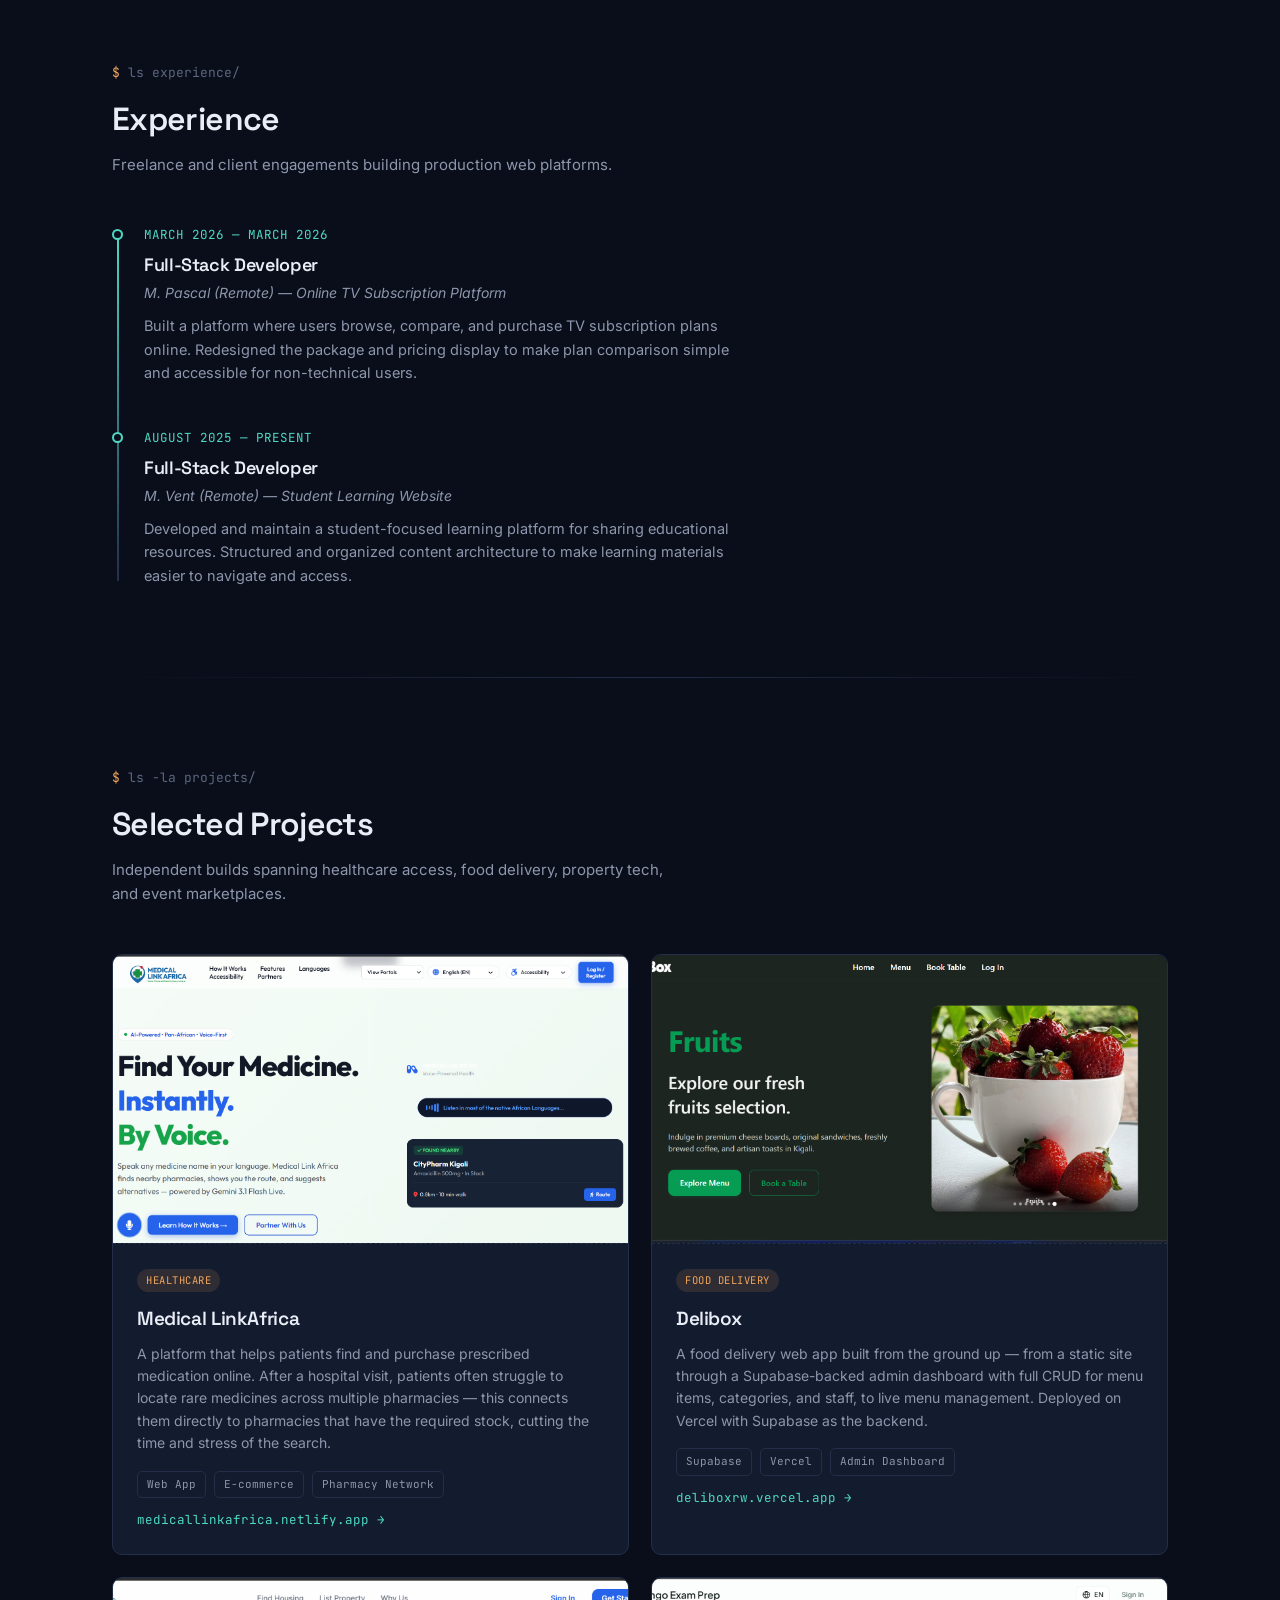
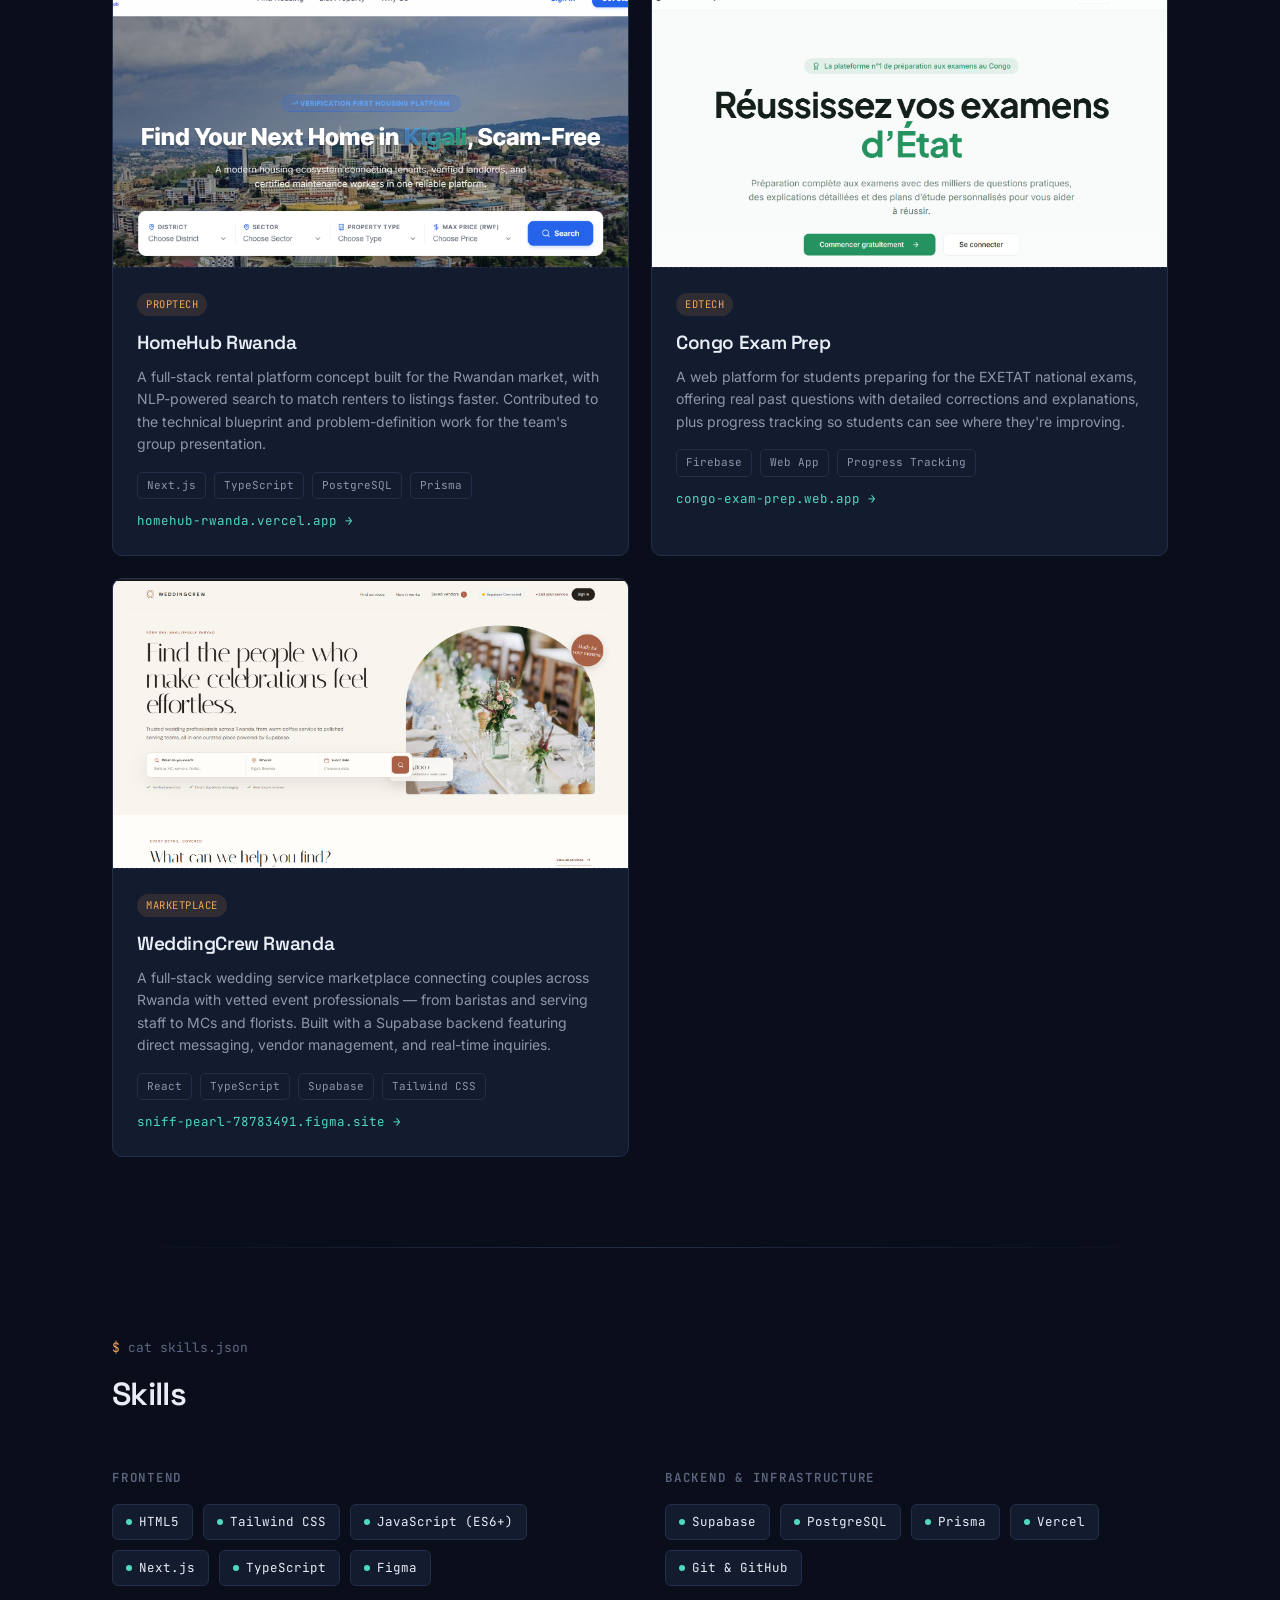
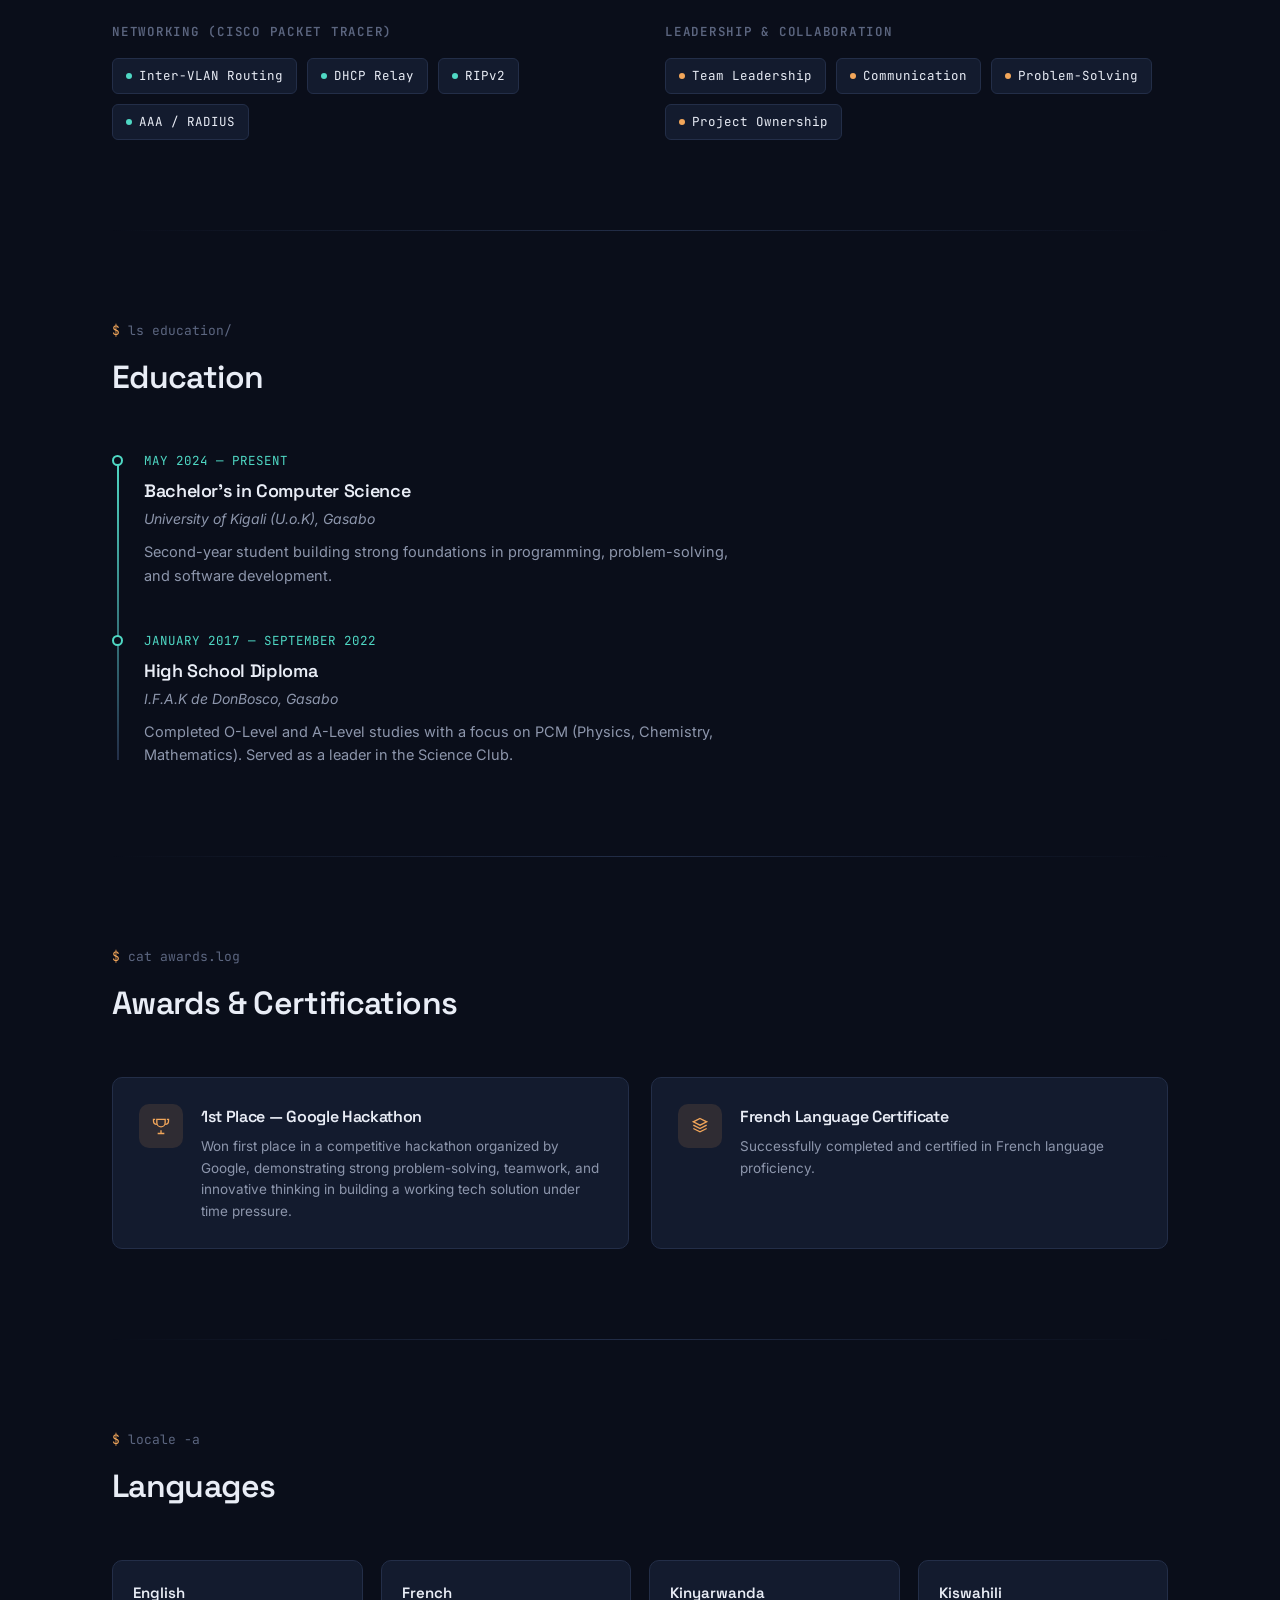
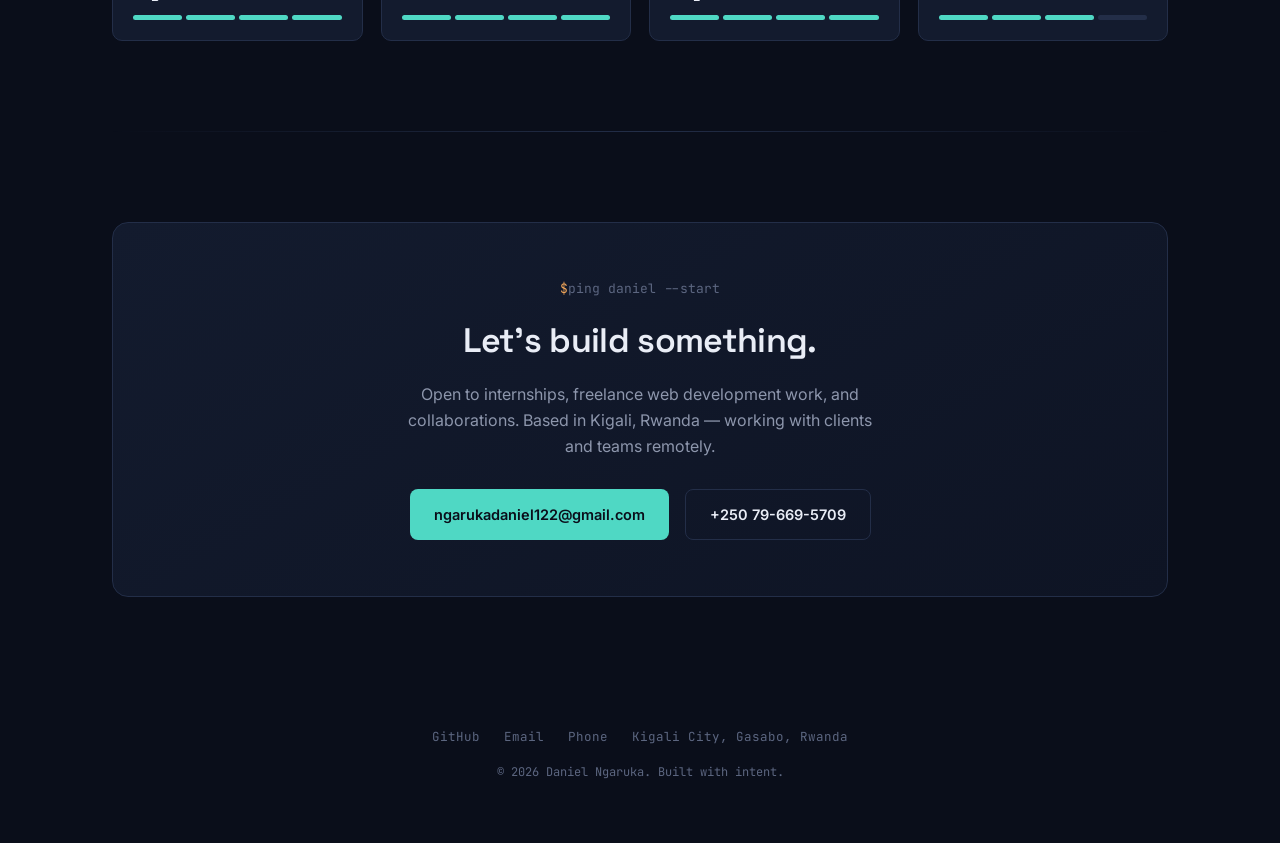
==== commit 31649685: "Update WeddingCrew Rwanda live link to sniff-pearl-78783491.figma.site" ====
--- a/index.html
+++ b/index.html
@@ -212,7 +212,7 @@
           <h3>WeddingCrew Rwanda</h3>
           <p>A full-stack wedding service marketplace connecting couples across Rwanda with vetted event professionals — from baristas and serving staff to MCs and florists. Built with a Supabase backend featuring direct messaging, vendor management, and real-time inquiries.</p>
           <div class="stack"><span>React</span><span>TypeScript</span><span>Supabase</span><span>Tailwind CSS</span></div>
-          <div class="stack" style="margin-top:12px;"><a href="https://github.com/daniel7nrk/WEDDING_CREW" target="_blank" rel="noopener" style="color:var(--teal); font-family:'JetBrains Mono'; font-size:12.5px;">github.com/daniel7nrk/WEDDING_CREW →</a></div>
+          <div class="stack" style="margin-top:12px;"><a href="https://sniff-pearl-78783491.figma.site" target="_blank" rel="noopener" style="color:var(--teal); font-family:'JetBrains Mono'; font-size:12.5px;">sniff-pearl-78783491.figma.site →</a></div>
         </div>
       </div>
 
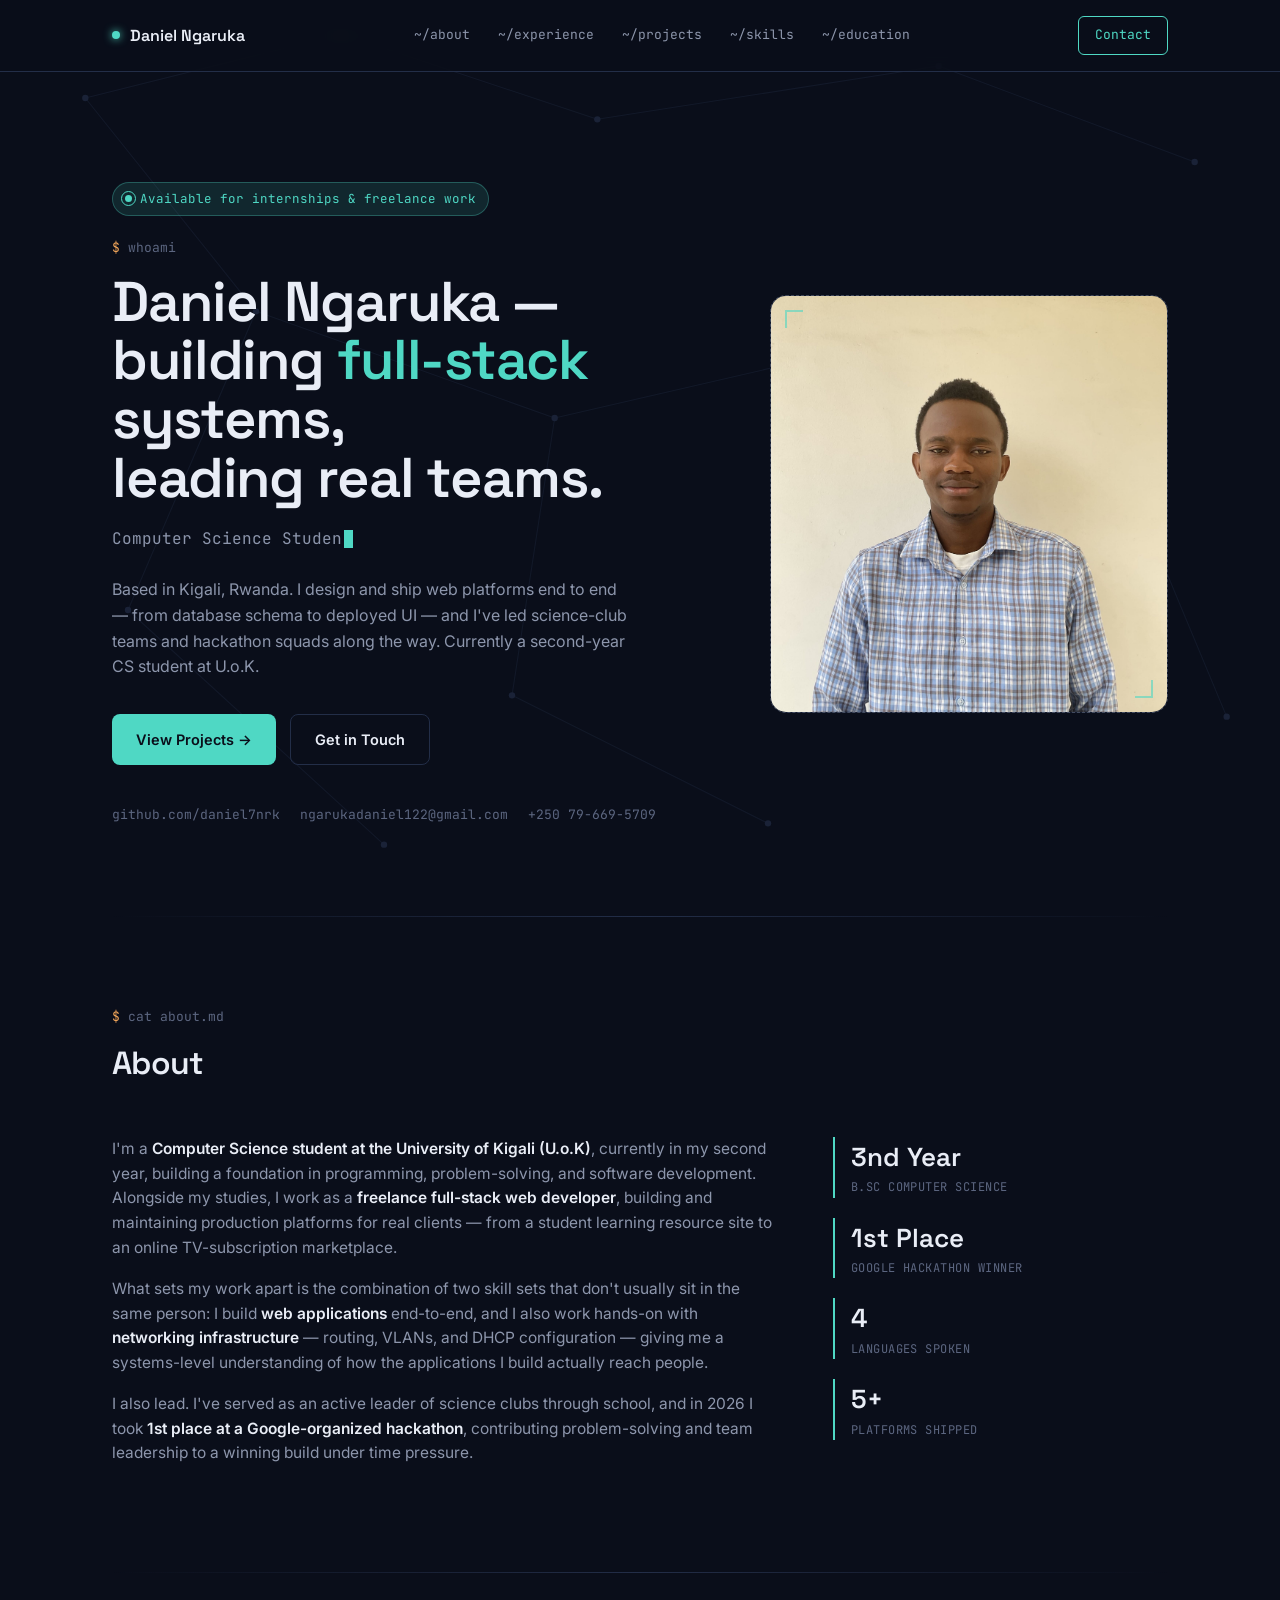
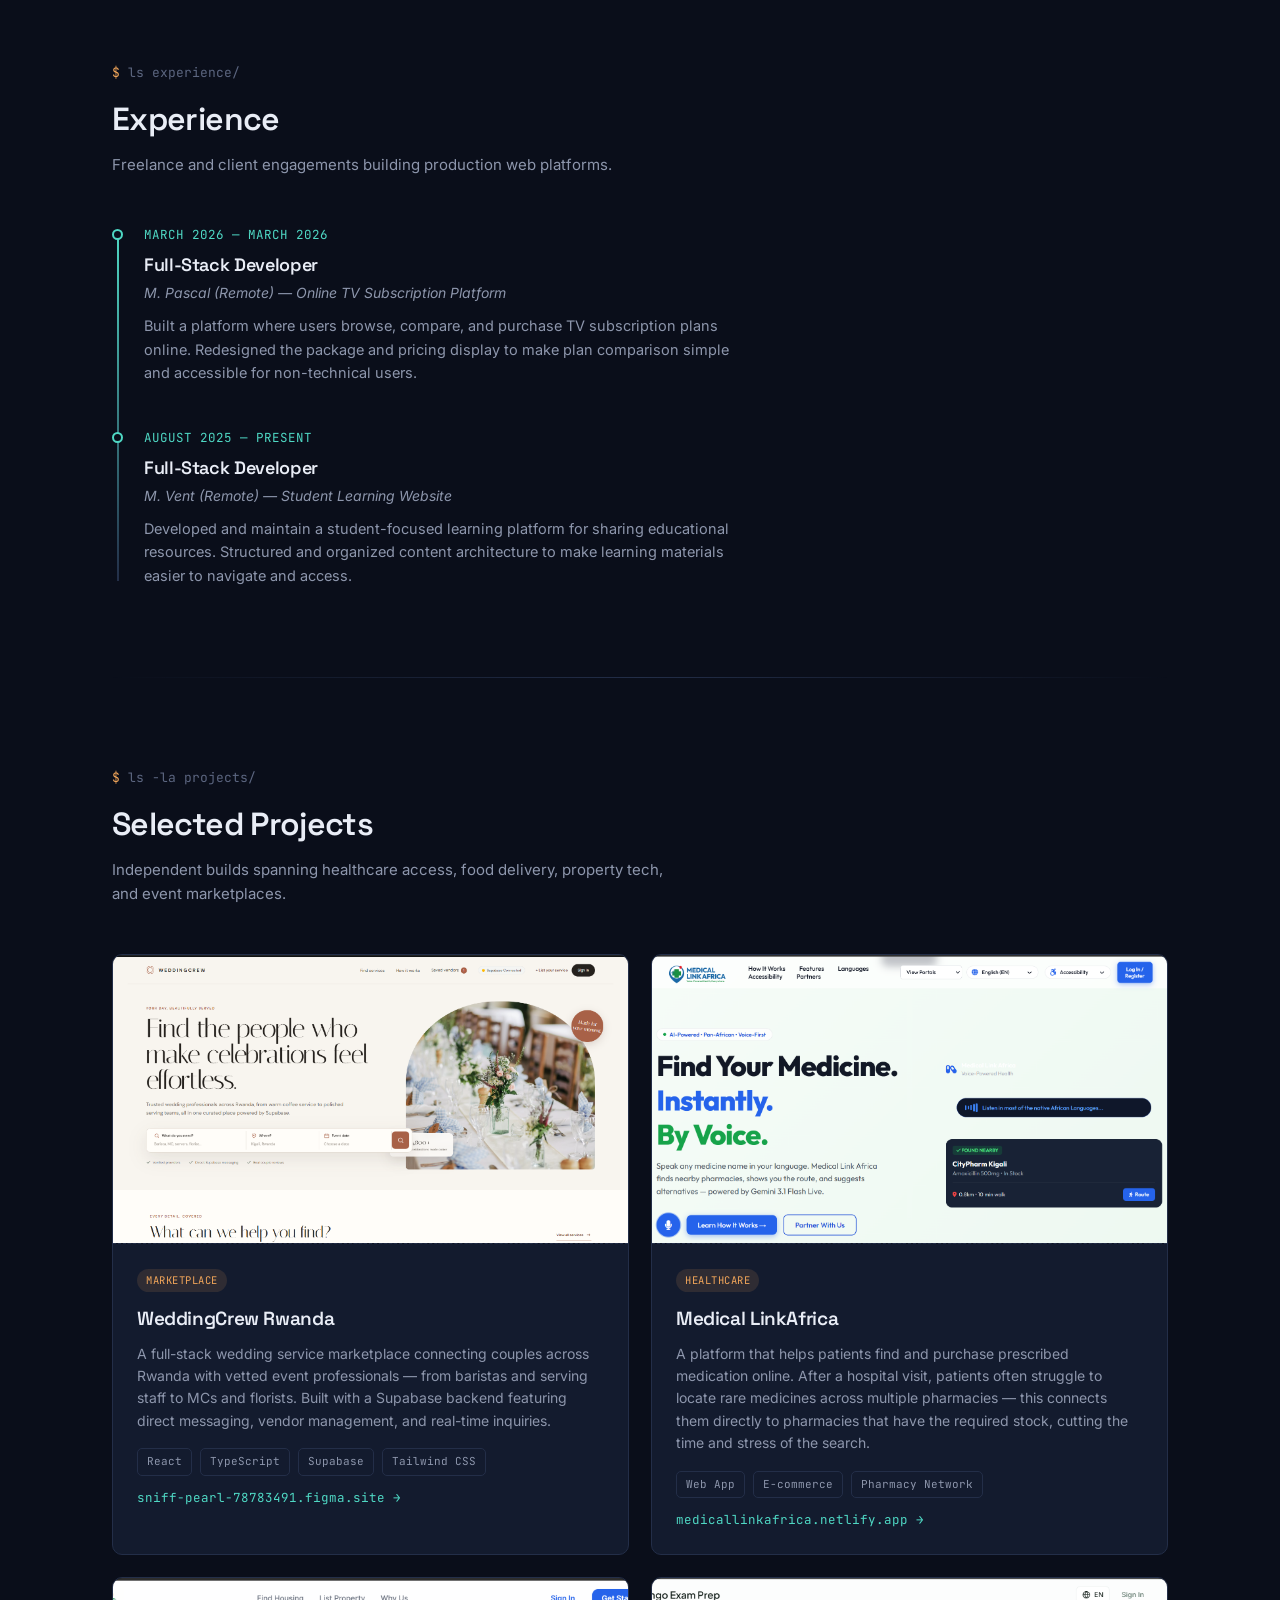
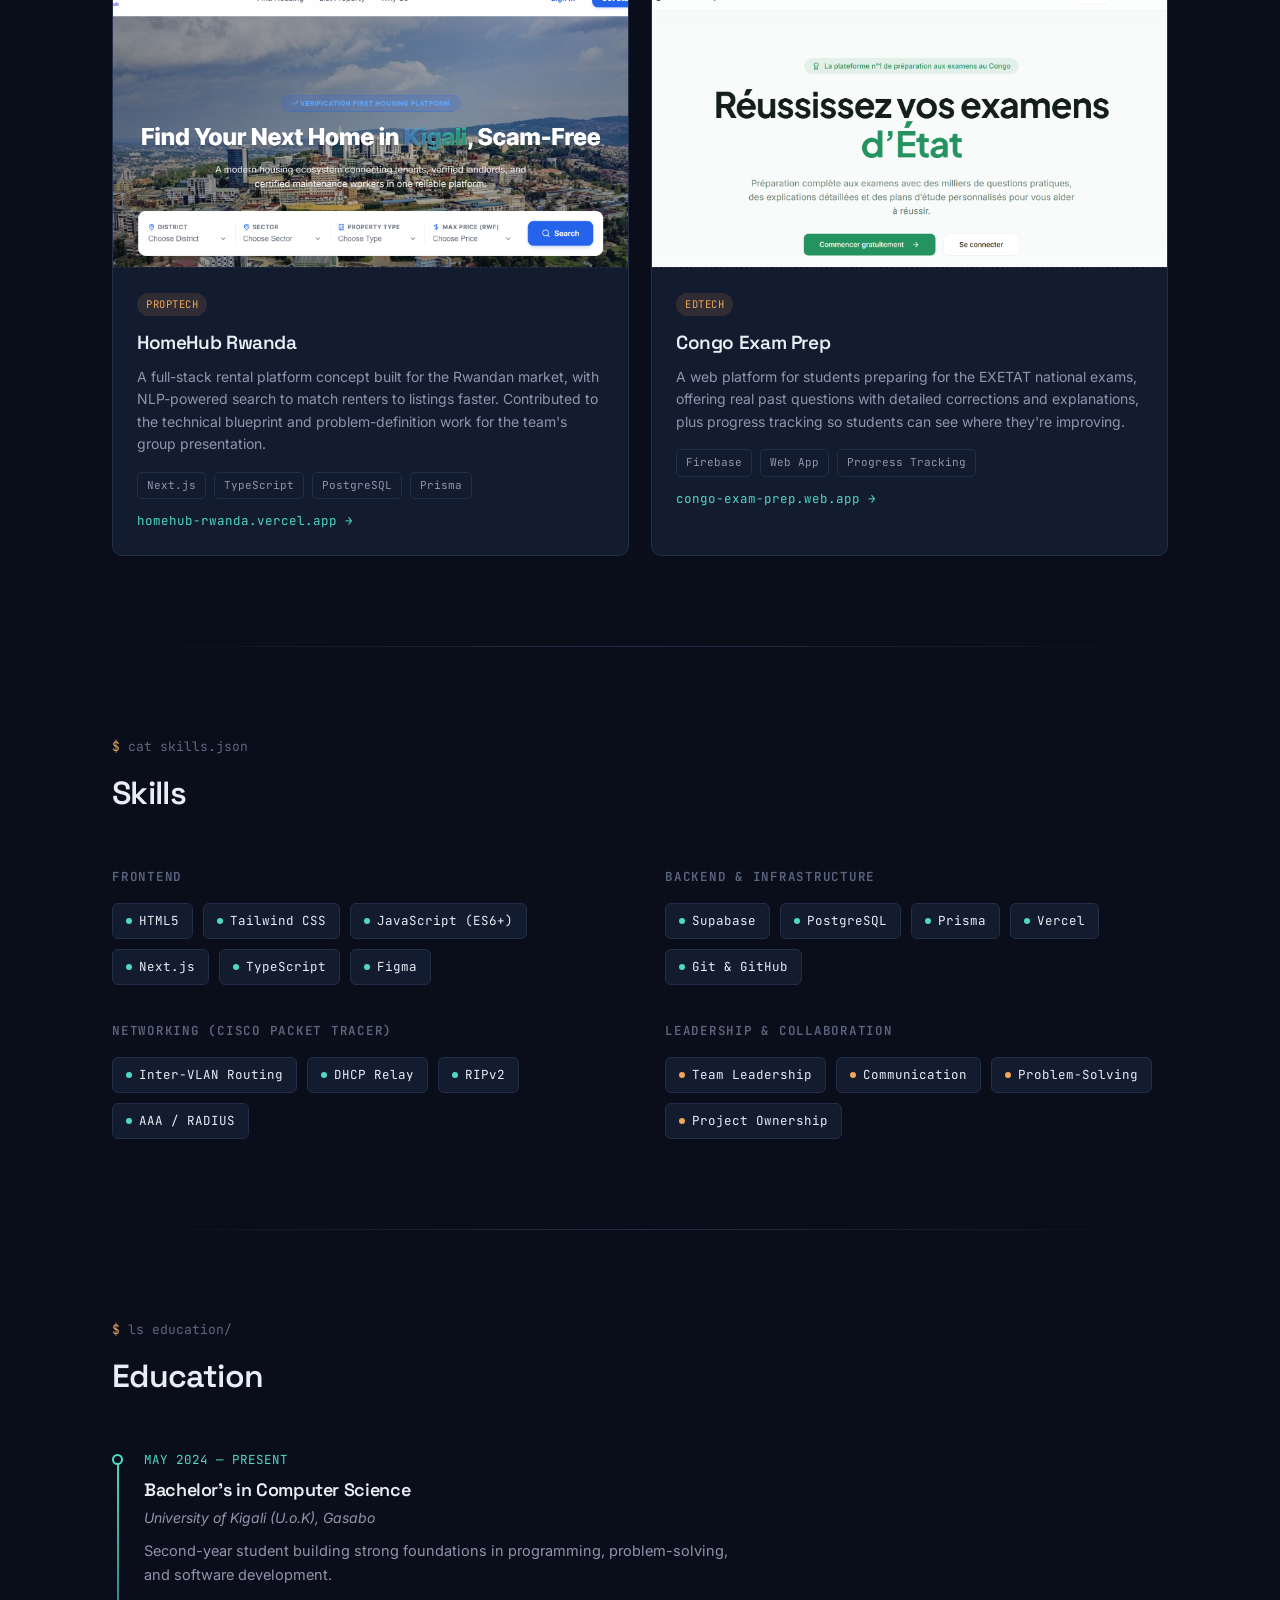
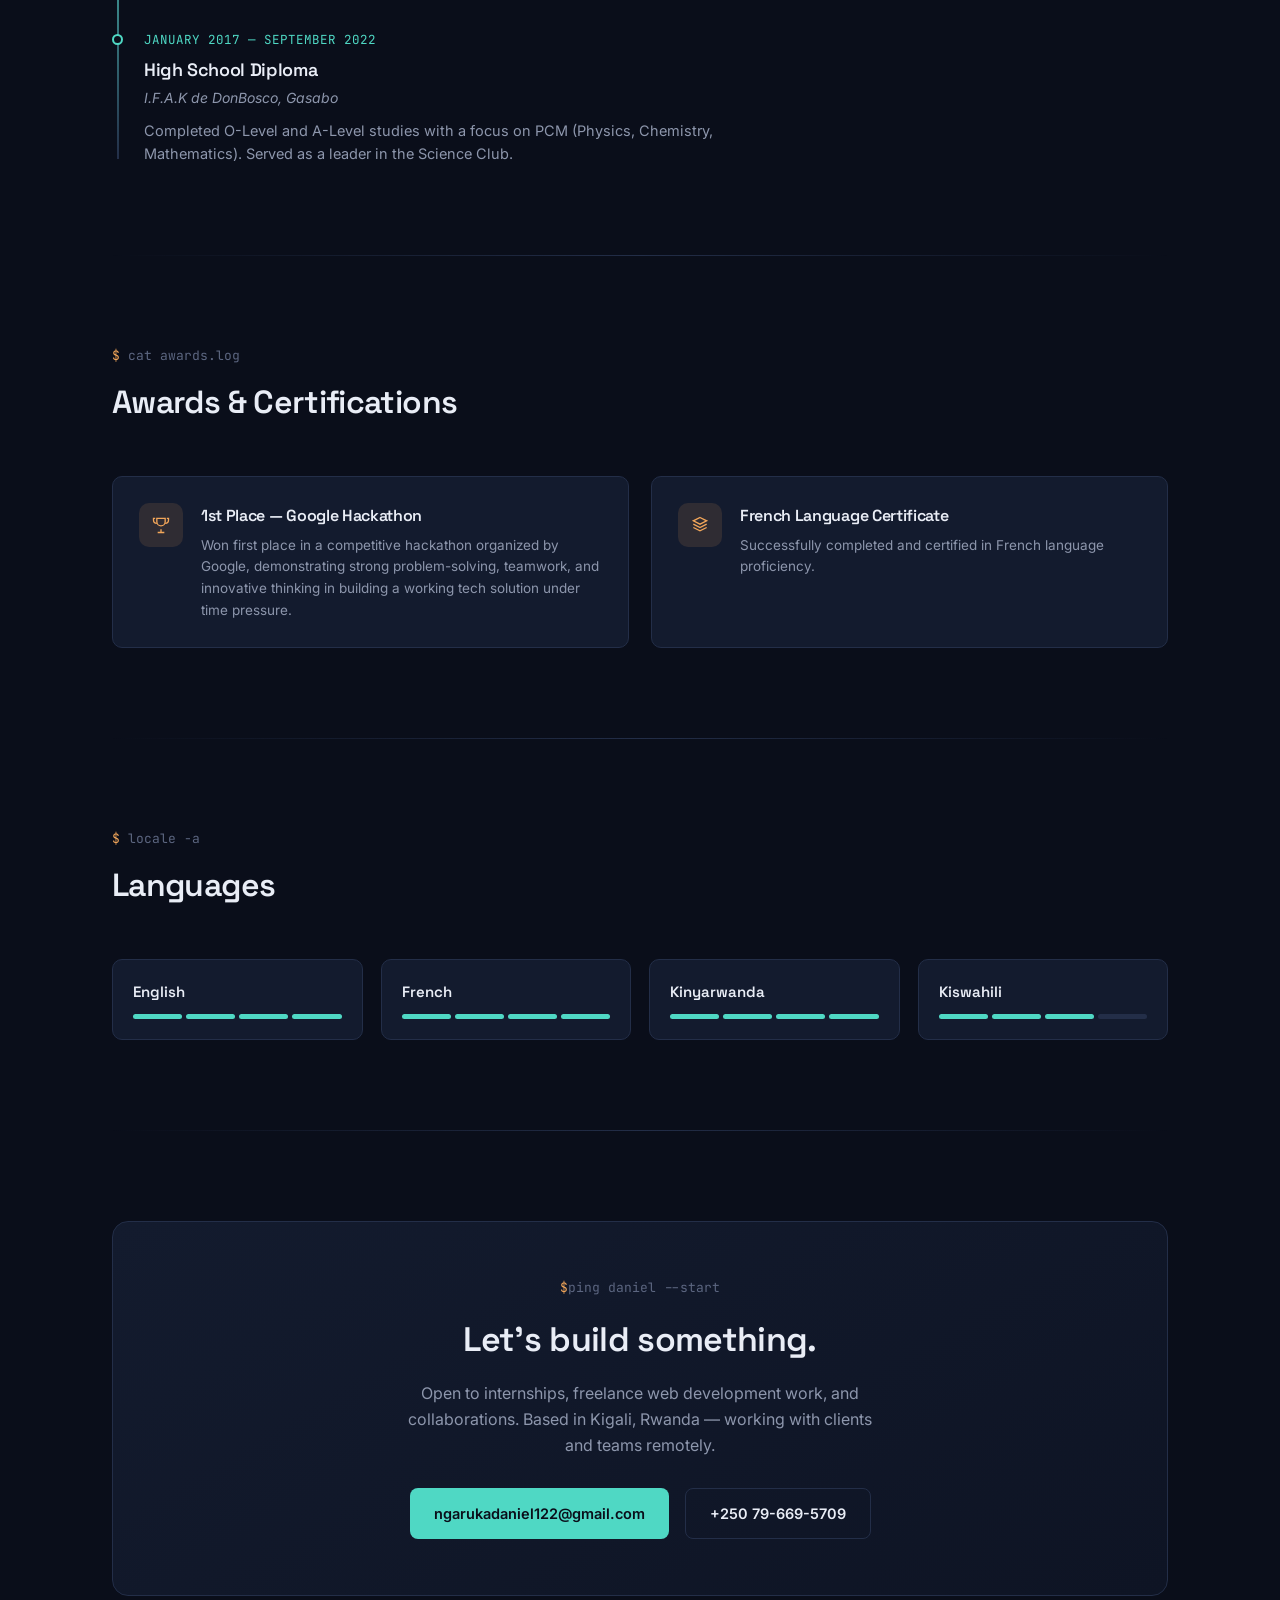
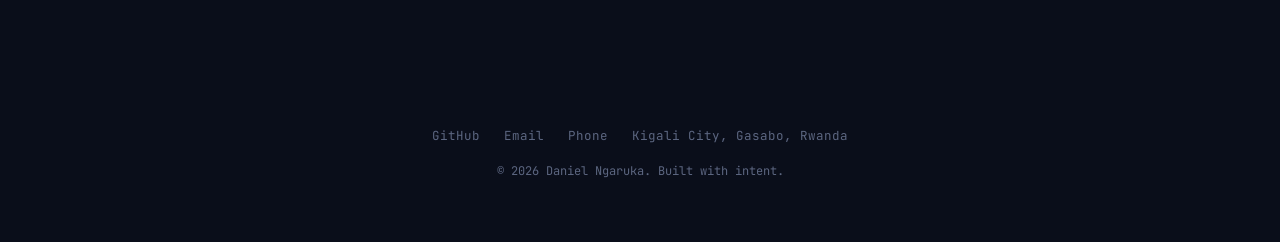
==== commit 987e20d6: "little update" ====
--- a/index.html
+++ b/index.html
@@ -105,7 +105,7 @@
         <p>I also lead. I've served as an active leader of science clubs through school, and in 2026 I took <strong>1st place at a Google-organized hackathon</strong>, contributing problem-solving and team leadership to a winning build under time pressure.</p>
       </div>
       <div class="stat-list">
-        <div class="stat"><div class="num">2nd Year</div><div class="label mono">B.Sc Computer Science</div></div>
+        <div class="stat"><div class="num">3nd Year</div><div class="label mono">B.Sc Computer Science</div></div>
         <div class="stat"><div class="num">1st Place</div><div class="label mono">Google Hackathon Winner</div></div>
         <div class="stat"><div class="num">4</div><div class="label mono">Languages Spoken</div></div>
         <div class="stat"><div class="num">5+</div><div class="label mono">Platforms Shipped</div></div>
@@ -150,6 +150,19 @@
       <p>Independent builds spanning healthcare access, food delivery, property tech, and event marketplaces.</p>
     </div>
     <div class="proj-grid reveal">
+      
+      <div class="proj-card">
+        <div class="proj-thumb">
+          <img src="assets/weddingcrew.png" alt="WeddingCrew Rwanda" class="proj-img">
+        </div>
+        <div class="proj-body">
+          <span class="proj-tag">Marketplace</span>
+          <h3>WeddingCrew Rwanda</h3>
+          <p>A full-stack wedding service marketplace connecting couples across Rwanda with vetted event professionals — from baristas and serving staff to MCs and florists. Built with a Supabase backend featuring direct messaging, vendor management, and real-time inquiries.</p>
+          <div class="stack"><span>React</span><span>TypeScript</span><span>Supabase</span><span>Tailwind CSS</span></div>
+          <div class="stack" style="margin-top:12px;"><a href="https://sniff-pearl-78783491.figma.site" target="_blank" rel="noopener" style="color:var(--teal); font-family:'JetBrains Mono'; font-size:12.5px;">sniff-pearl-78783491.figma.site →</a></div>
+        </div>
+      </div>
 
       <div class="proj-card">
         <div class="proj-thumb">
@@ -164,7 +177,7 @@
         </div>
       </div>
 
-      <div class="proj-card">
+      <!-- <div class="proj-card">
         <div class="proj-thumb">
           <img src="assets/delibox.png" alt="Delibox" class="proj-img">
         </div>
@@ -175,7 +188,7 @@
           <div class="stack"><span>Supabase</span><span>Vercel</span><span>Admin Dashboard</span></div>
           <div class="stack" style="margin-top:12px;"><a href="https://deliboxrw.vercel.app" target="_blank" rel="noopener" style="color:var(--teal); font-family:'JetBrains Mono'; font-size:12.5px;">deliboxrw.vercel.app →</a></div>
         </div>
-      </div>
+      </div> -->
 
       <div class="proj-card">
         <div class="proj-thumb">
@@ -203,18 +216,6 @@
         </div>
       </div>
 
-      <div class="proj-card">
-        <div class="proj-thumb">
-          <img src="assets/weddingcrew.png" alt="WeddingCrew Rwanda" class="proj-img">
-        </div>
-        <div class="proj-body">
-          <span class="proj-tag">Marketplace</span>
-          <h3>WeddingCrew Rwanda</h3>
-          <p>A full-stack wedding service marketplace connecting couples across Rwanda with vetted event professionals — from baristas and serving staff to MCs and florists. Built with a Supabase backend featuring direct messaging, vendor management, and real-time inquiries.</p>
-          <div class="stack"><span>React</span><span>TypeScript</span><span>Supabase</span><span>Tailwind CSS</span></div>
-          <div class="stack" style="margin-top:12px;"><a href="https://sniff-pearl-78783491.figma.site" target="_blank" rel="noopener" style="color:var(--teal); font-family:'JetBrains Mono'; font-size:12.5px;">sniff-pearl-78783491.figma.site →</a></div>
-        </div>
-      </div>
 
     </div>
   </section>
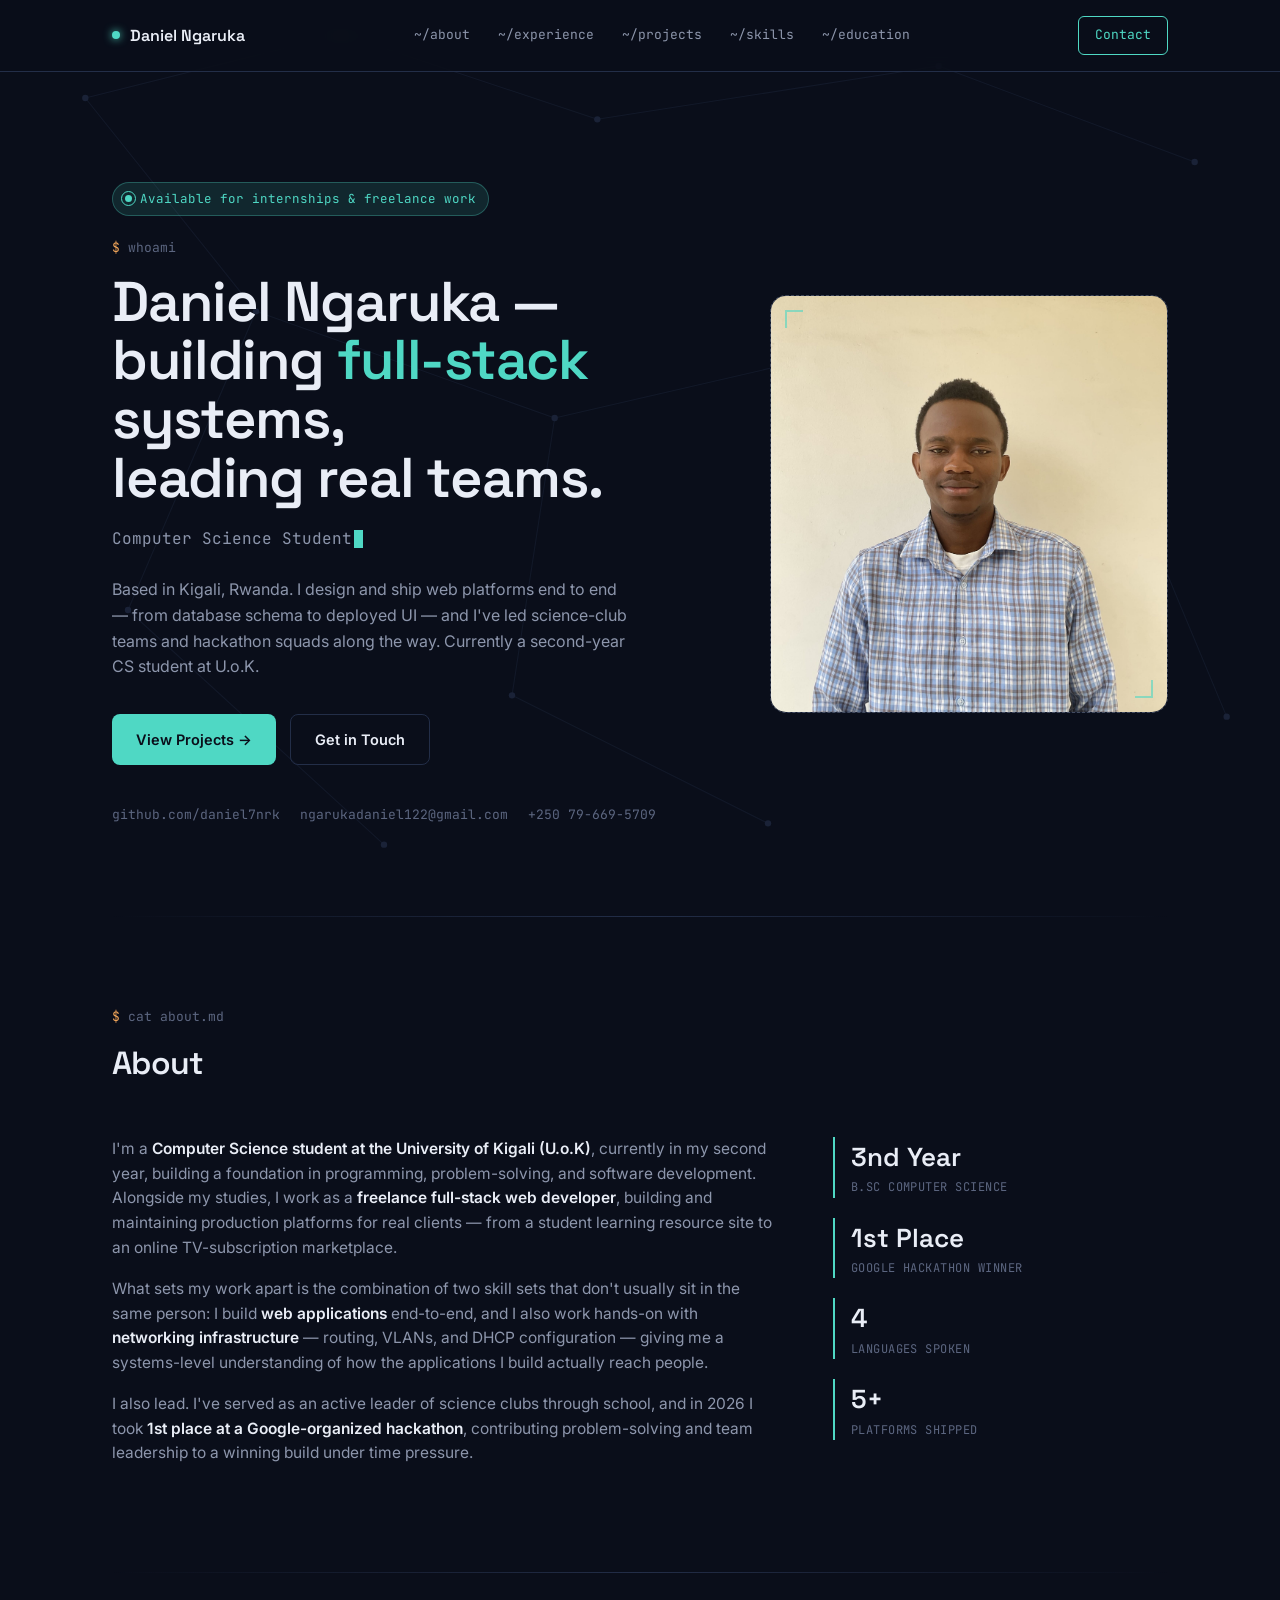
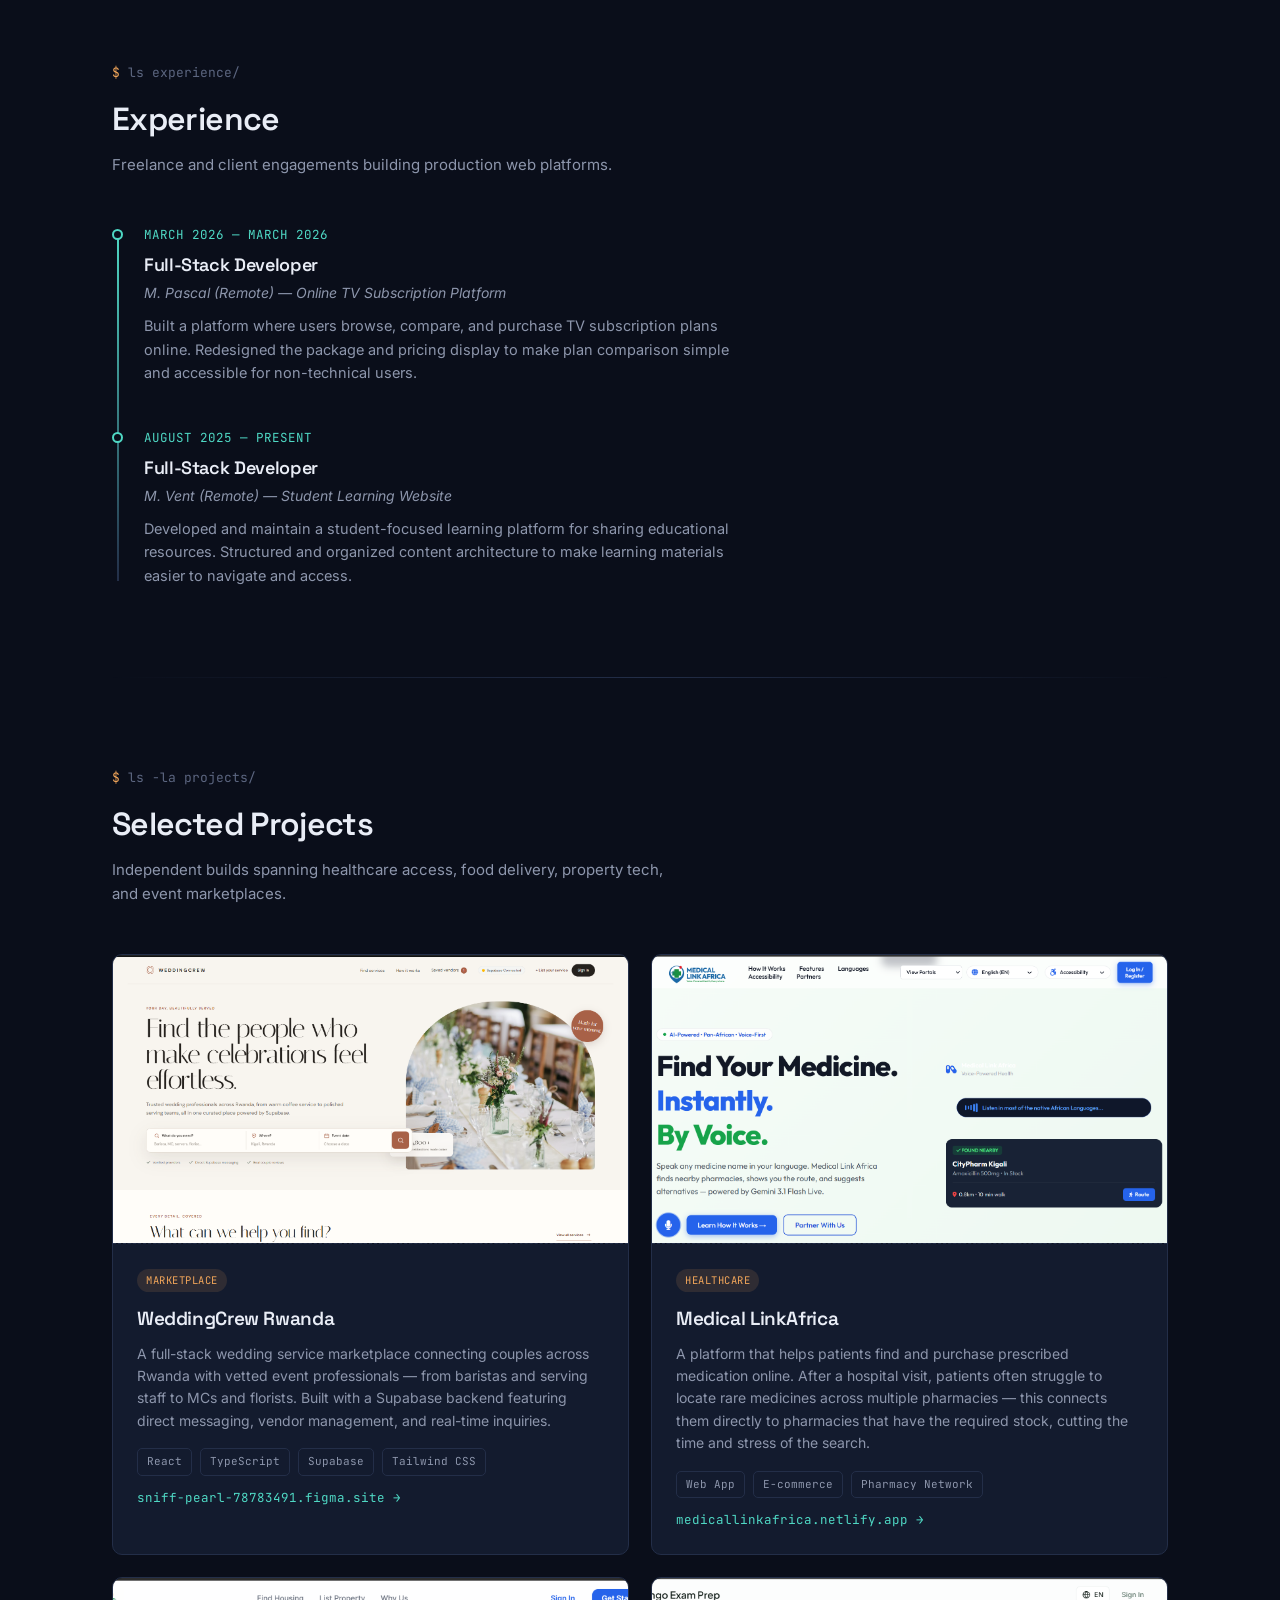
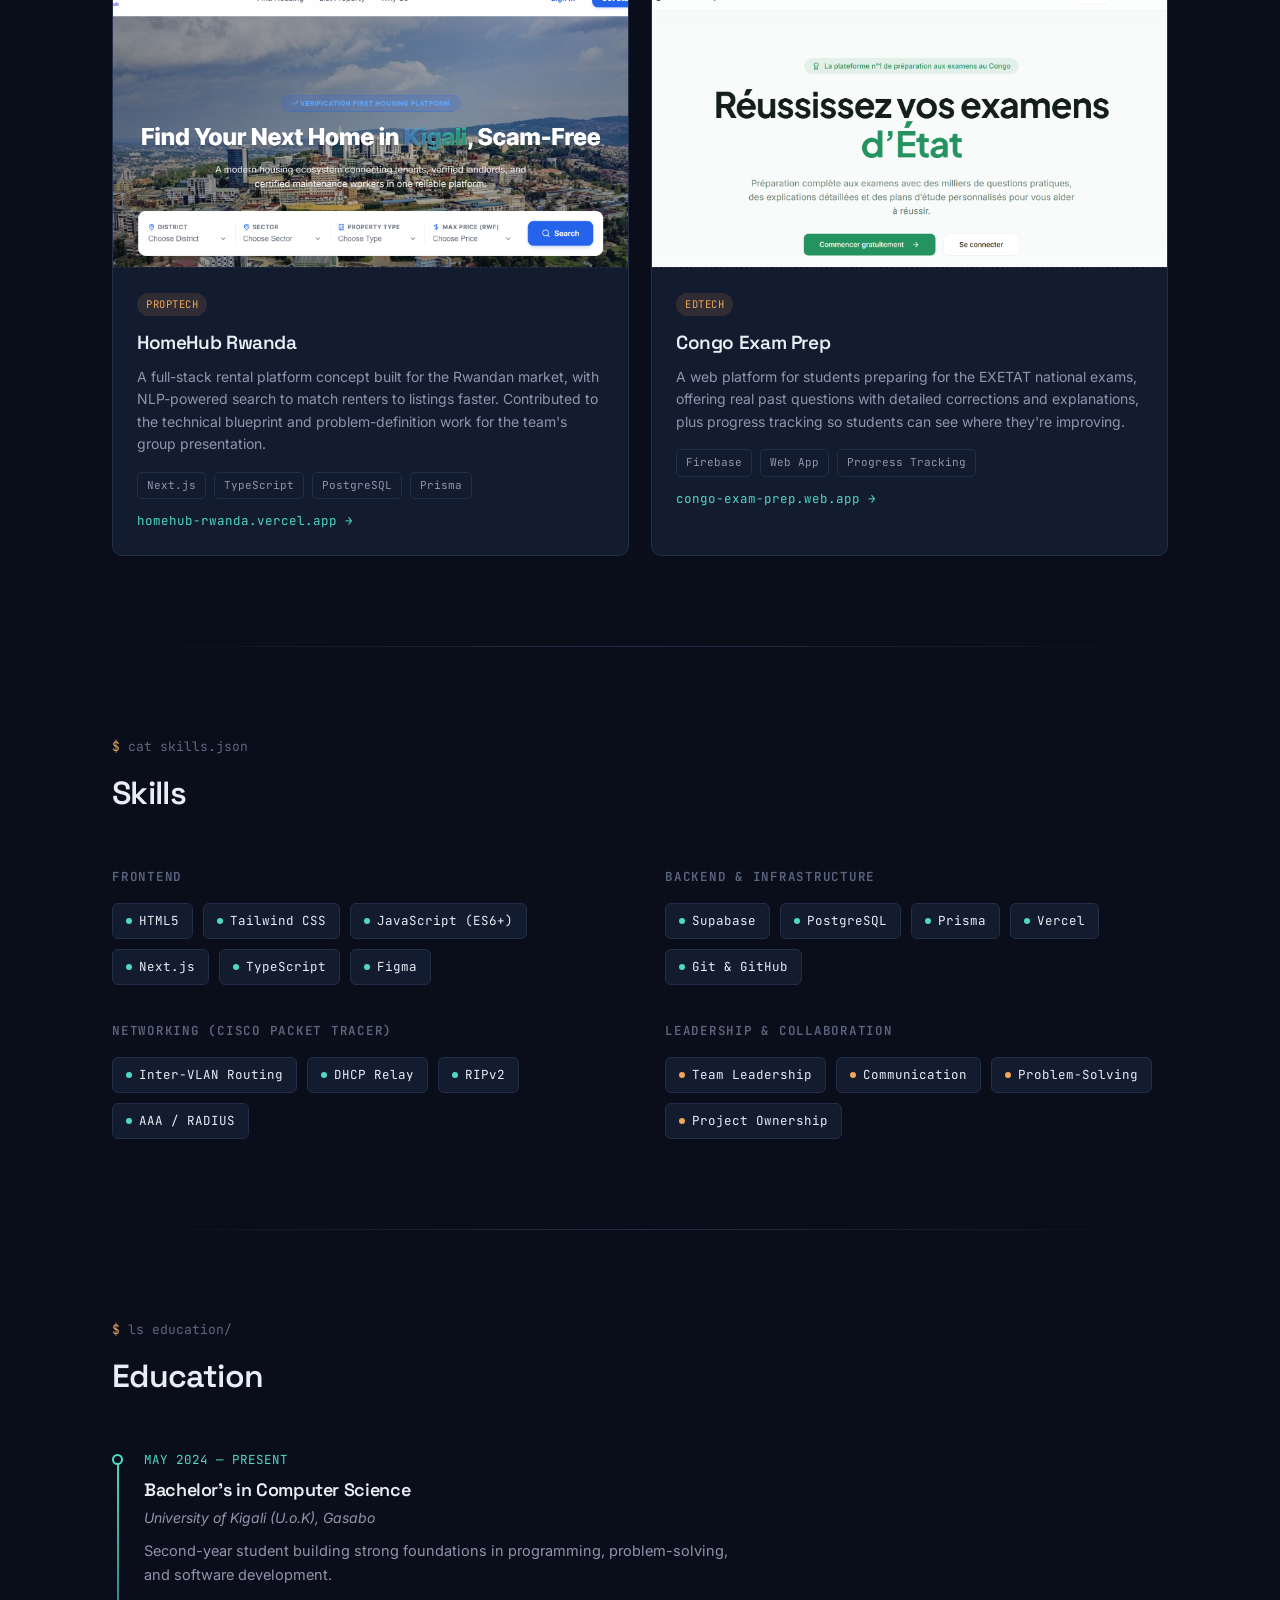
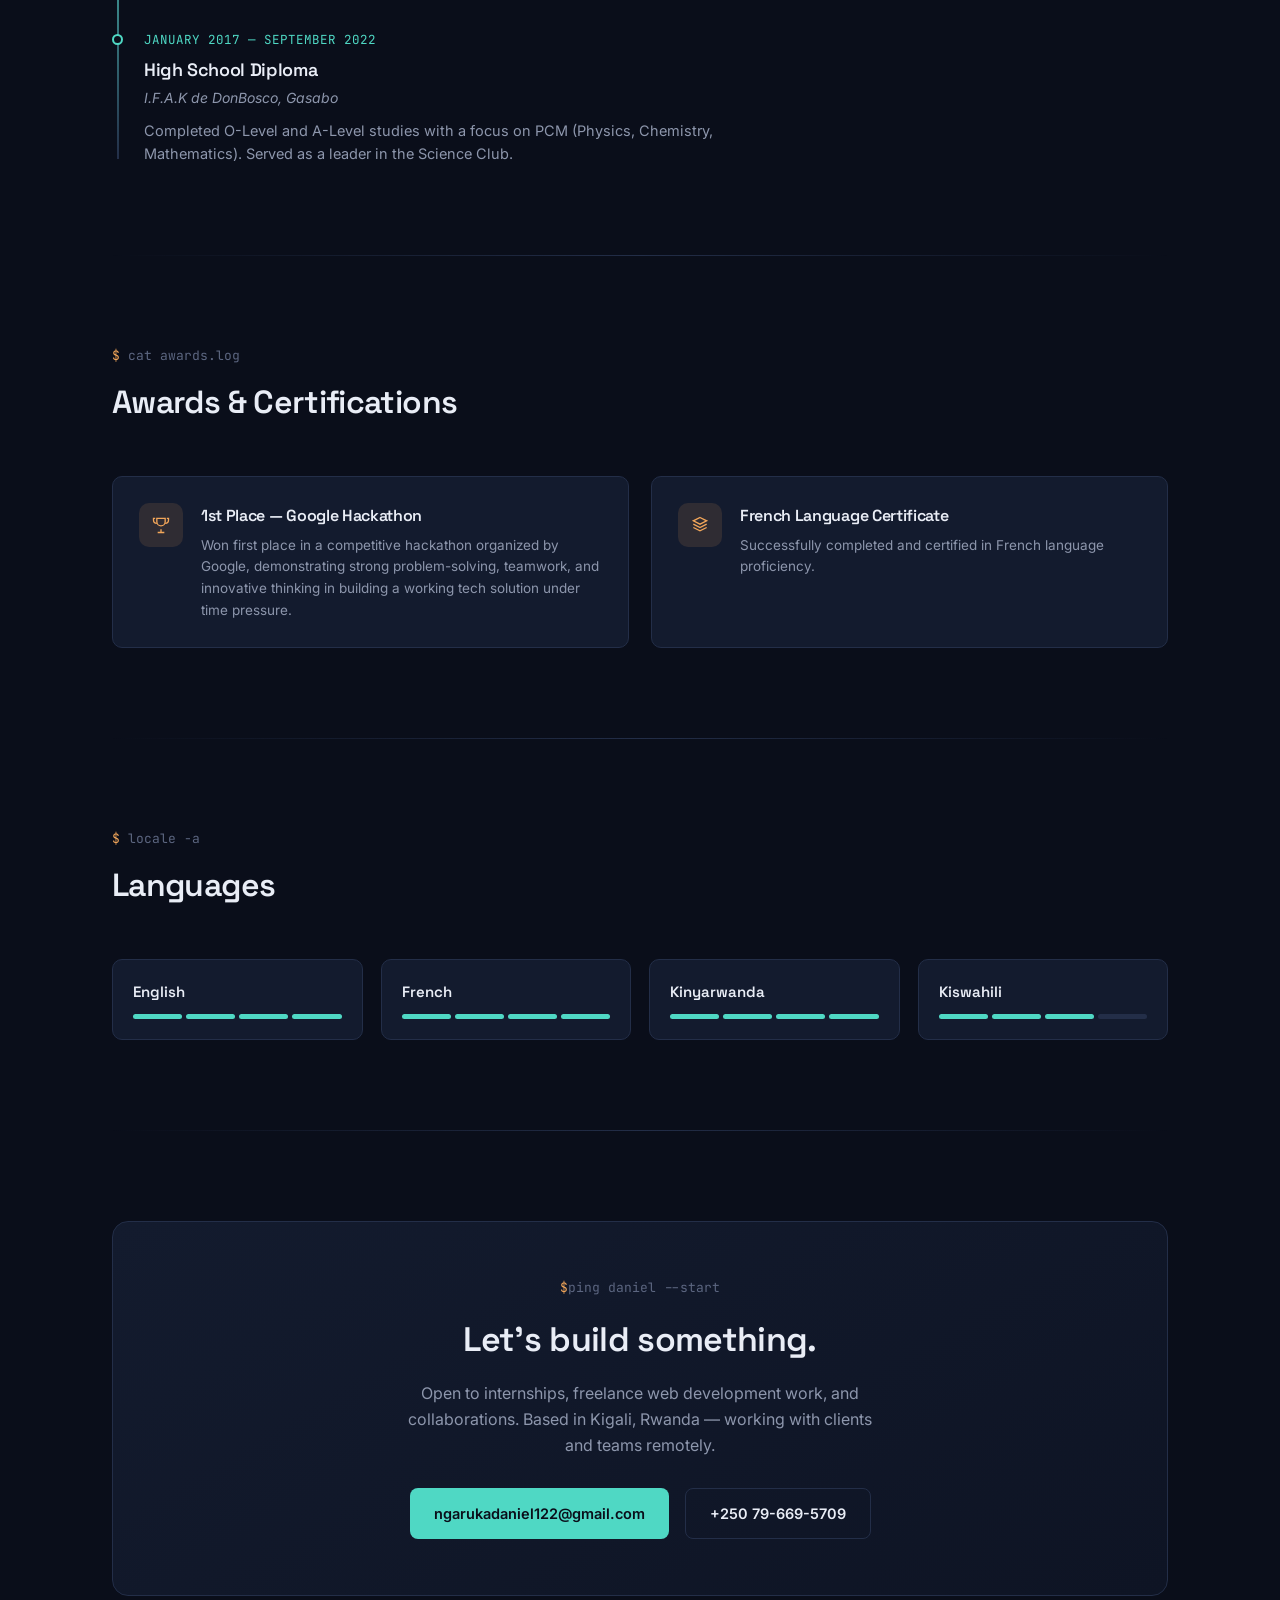
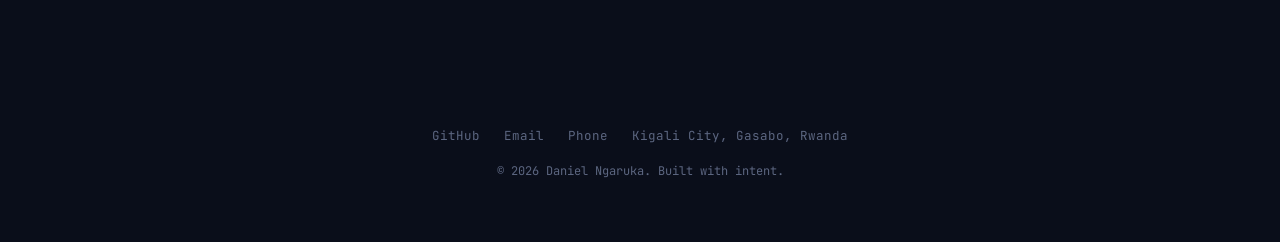
==== commit eb315415: "deli removed" ====
--- a/index.html
+++ b/index.html
@@ -177,18 +177,7 @@
         </div>
       </div>
 
-      <!-- <div class="proj-card">
-        <div class="proj-thumb">
-          <img src="assets/delibox.png" alt="Delibox" class="proj-img">
-        </div>
-        <div class="proj-body">
-          <span class="proj-tag">Food Delivery</span>
-          <h3>Delibox</h3>
-          <p>A food delivery web app built from the ground up — from a static site through a Supabase-backed admin dashboard with full CRUD for menu items, categories, and staff, to live menu management. Deployed on Vercel with Supabase as the backend.</p>
-          <div class="stack"><span>Supabase</span><span>Vercel</span><span>Admin Dashboard</span></div>
-          <div class="stack" style="margin-top:12px;"><a href="https://deliboxrw.vercel.app" target="_blank" rel="noopener" style="color:var(--teal); font-family:'JetBrains Mono'; font-size:12.5px;">deliboxrw.vercel.app →</a></div>
-        </div>
-      </div> -->
+<!-- dellibox -->
 
       <div class="proj-card">
         <div class="proj-thumb">
